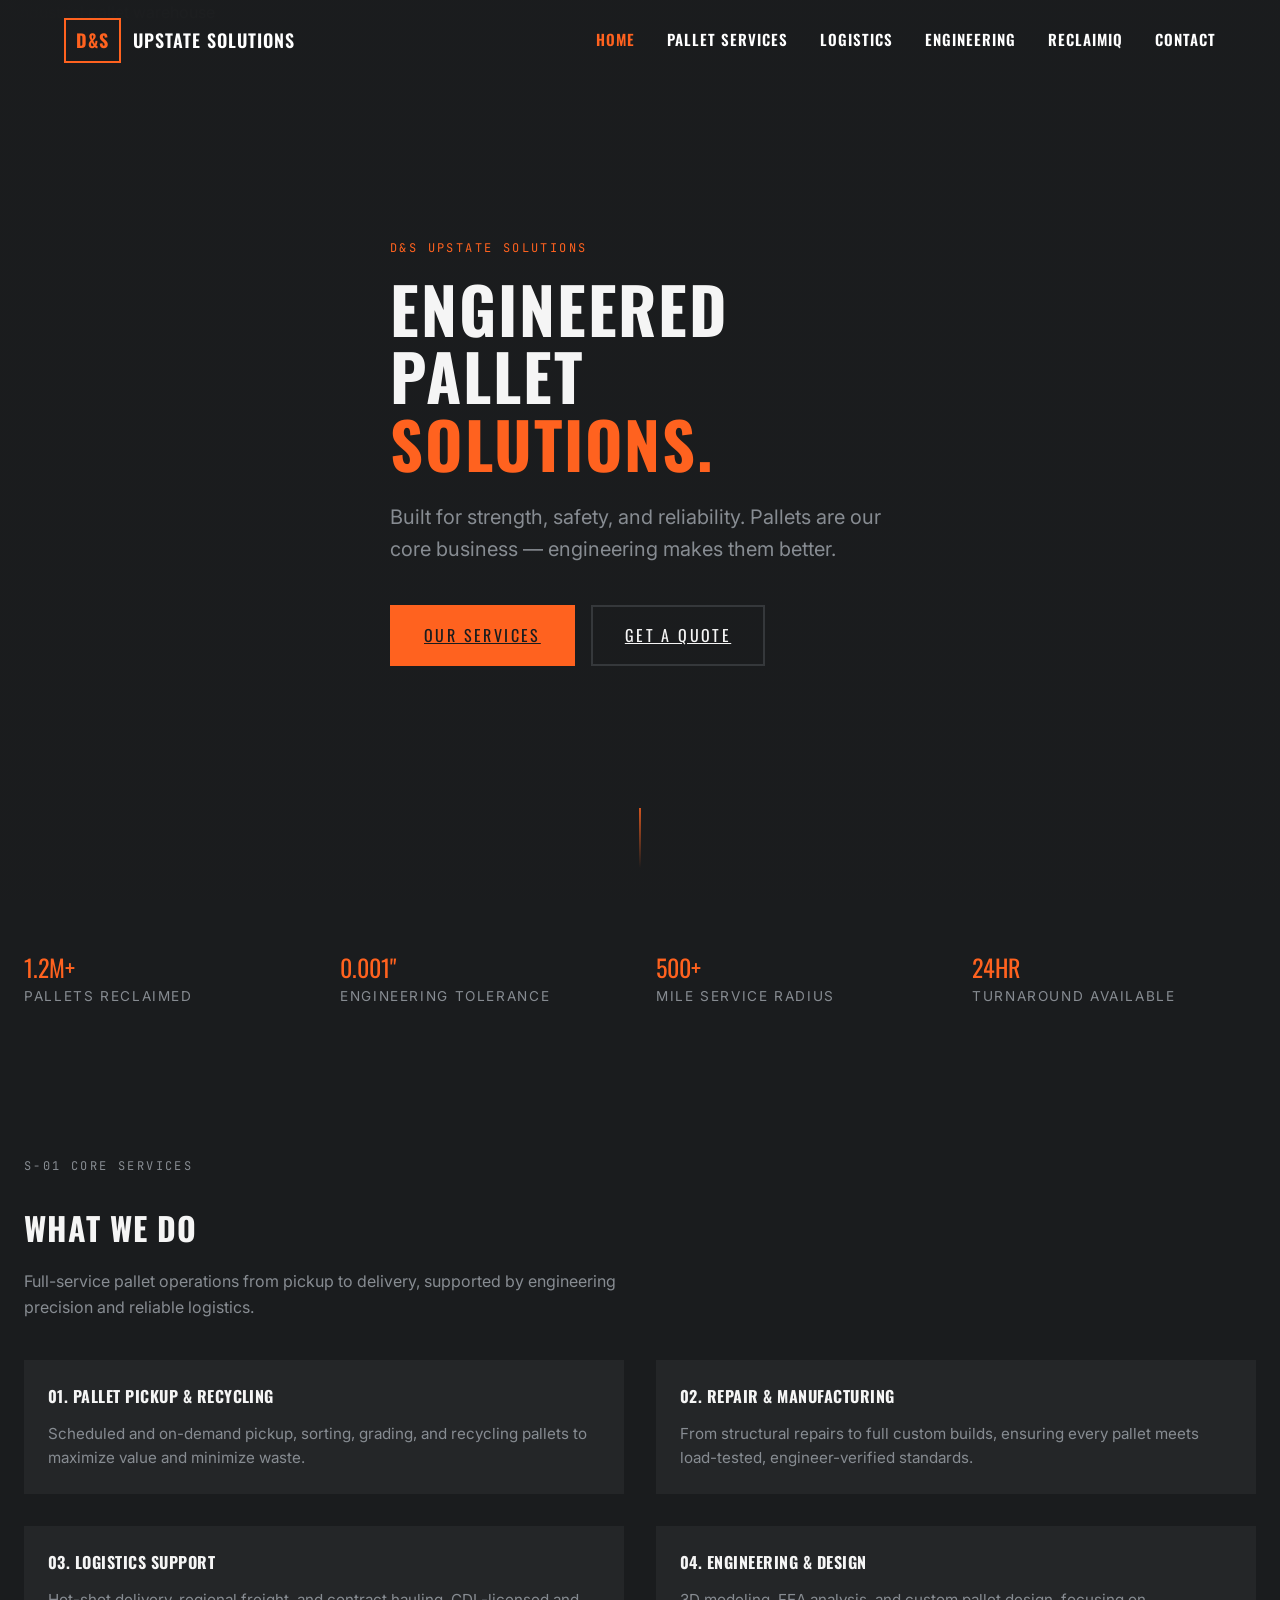
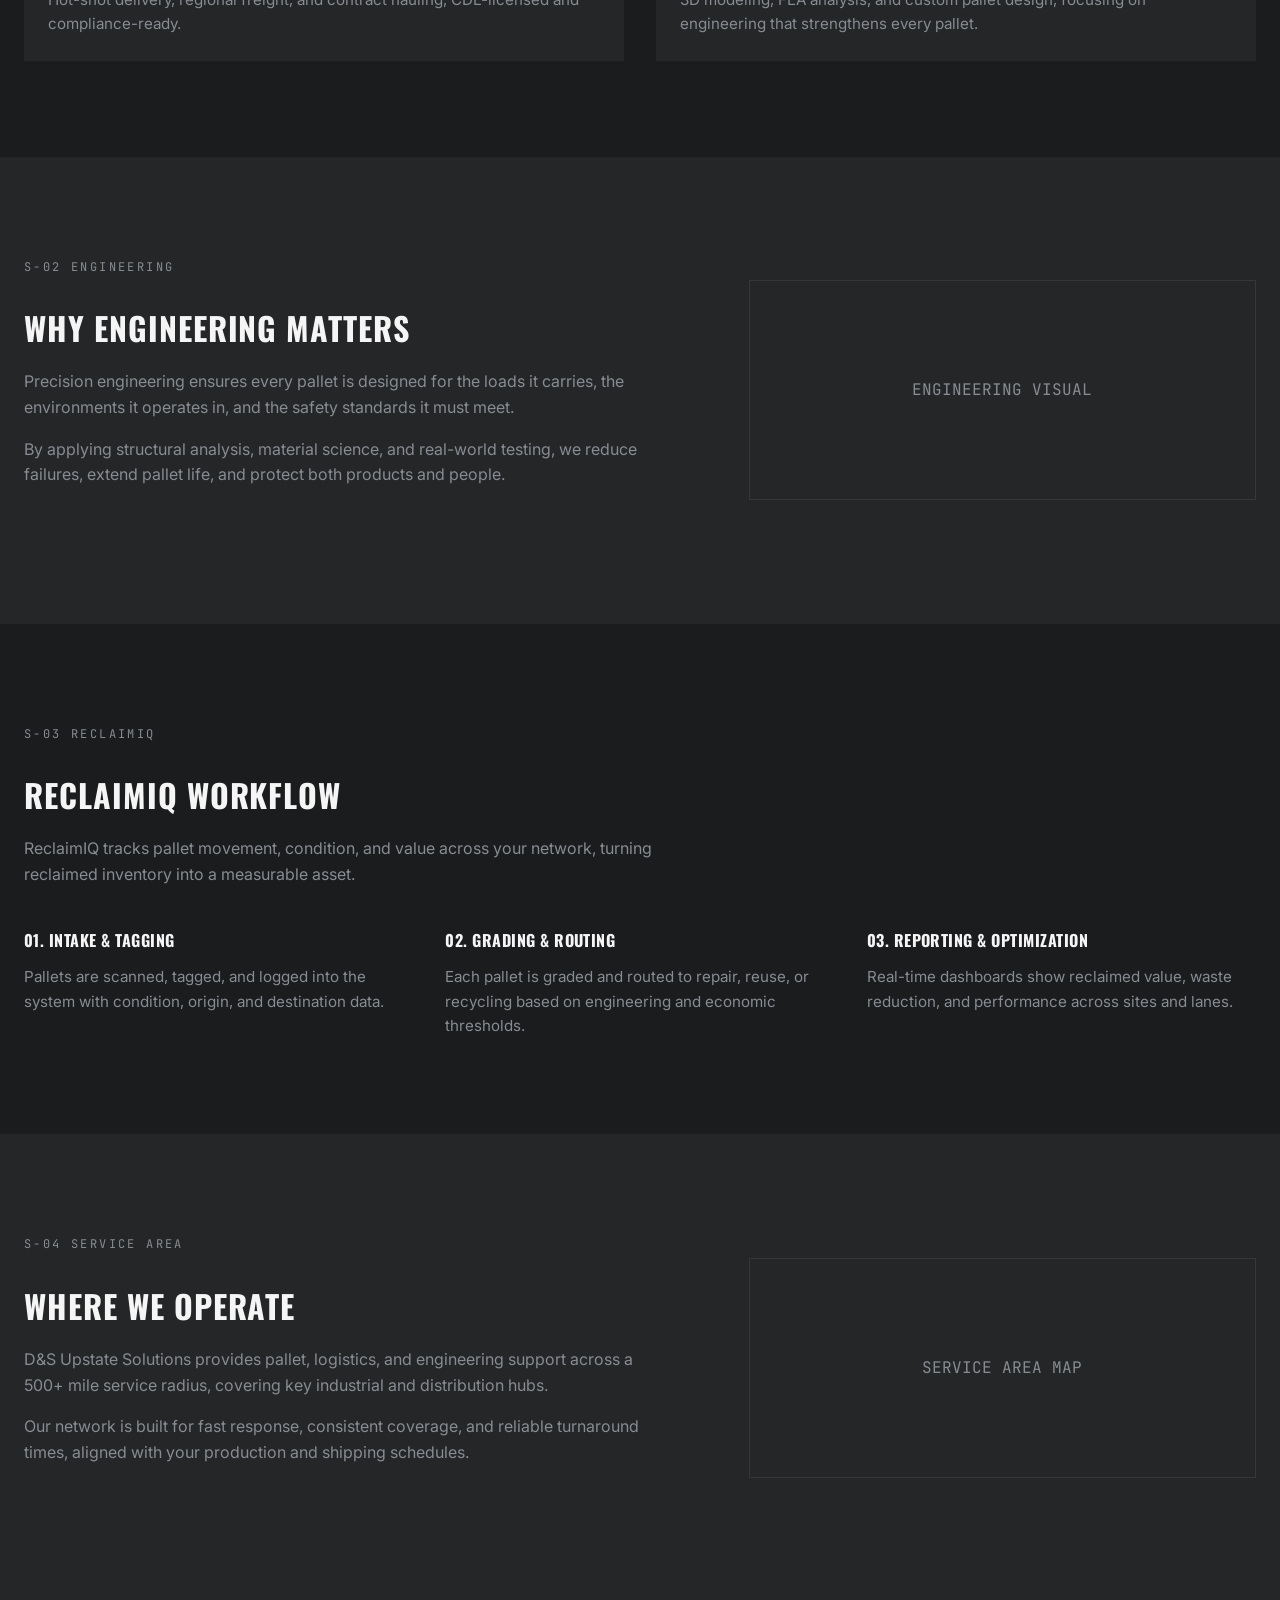
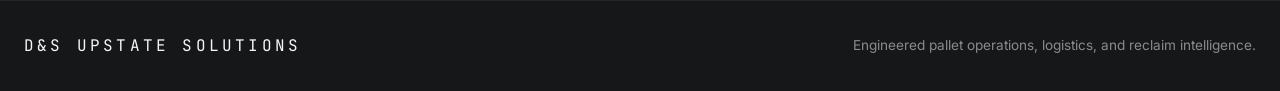
==== index.html @ 64d62a29 "update with sections" ====
<!DOCTYPE html>
<html lang="en">
<head>
  <meta charset="UTF-8" />
  <meta name="viewport" content="width=device-width, initial-scale=1.0" />
  <title>D&S Upstate Solutions</title>
  <link rel="stylesheet" href="style.css" />
</head>
<body>

<!-- ============================
     BASE44 NAVIGATION BAR
     ============================ -->
<nav class="navbar">
  <div class="nav-container">
    <div class="logo">
      <div class="logo-box">D&S</div>
      <span class="logo-text">UPSTATE SOLUTIONS</span>
    </div>

    <ul class="nav-links">
      <li><a href="index.html" class="active">HOME</a></li>
      <li><a href="pallet-services.html">PALLET SERVICES</a></li>
      <li><a href="logistics.html">LOGISTICS</a></li>
      <li><a href="engineering.html">ENGINEERING</a></li>
      <li><a href="reclaimiq.html">RECLAIMIQ</a></li>
      <li><a href="contact.html">CONTACT</a></li>
    </ul>
  </div>
</nav>


<!-- ============================
     HERO SECTION
     ============================ -->
<section class="hero" style="position: relative; min-height: 100vh; display: flex; align-items: center;">

  <!-- Background Image -->
  <img 
    src="https://media.base44.com/images/public/6a2c5aabd7da46b2db1a3d7a/89b43dc96_generated_0d5d4765.png"
    alt="Industrial pallet warehouse"
    style="position: absolute; inset: 0; width: 100%; height: 100%; object-fit: cover; opacity: 0.30;"
  />

  <!-- Overlay -->
  <div class="hero-overlay"></div>

  <!-- Hero Content -->
  <div class="container" style="position: relative; z-index: 10; padding-top: 6rem; padding-bottom: 6rem;">
    <div style="max-width: 700px;">

      <span class="mono" style="font-size: 12px; color: hsl(var(--primary));">
        D&S UPSTATE SOLUTIONS
      </span>

      <h1 style="font-size: 4rem; line-height: 1.05; margin-top: 1rem;">
        Engineered<br />
        Pallet<br />
        <span style="color: hsl(var(--primary));">Solutions.</span>
      </h1>

      <p style="font-size: 1.25rem; margin-top: 1.5rem; max-width: 500px;">
        Built for strength, safety, and reliability. Pallets are our core business — engineering makes them better.
      </p>

      <!-- Buttons -->
      <div style="margin-top: 2.5rem; display: flex; gap: 1rem; flex-wrap: wrap;">
        <a href="/pallet-services" class="btn-primary">OUR SERVICES</a>
        <a href="/contact" class="btn-outline">GET A QUOTE</a>
      </div>

    </div>
  </div>

  <!-- Scroll Indicator -->
  <div style="
    position: absolute;
    bottom: 2rem;
    left: 50%;
    transform: translateX(-50%);
    width: 2px;
    height: 60px;
    background: linear-gradient(to bottom, hsl(var(--primary)), transparent);
    opacity: 0.8;
  "></div>

</section>

<!-- ============================
     METRICS ROW (ABOVE S-01)
     ============================ -->
<section class="section metrics-section">
  <div class="container metrics-grid">
    <div class="metric">
      <div class="metric-value">1.2M+</div>
      <div class="metric-label">PALLETS RECLAIMED</div>
    </div>
    <div class="metric">
      <div class="metric-value">0.001"</div>
      <div class="metric-label">ENGINEERING TOLERANCE</div>
    </div>
    <div class="metric">
      <div class="metric-value">500+</div>
      <div class="metric-label">MILE SERVICE RADIUS</div>
    </div>
    <div class="metric">
      <div class="metric-value">24HR</div>
      <div class="metric-label">TURNAROUND AVAILABLE</div>
    </div>
  </div>
</section>

<!-- ============================
     S-01 CORE SERVICES
     ============================ -->
<section class="section">
  <div class="container">
    <span class="section-label mono">S-01 CORE SERVICES</span>

    <div class="section-header">
      <h2 class="section-title">WHAT WE DO</h2>
      <p class="section-description">
        Full-service pallet operations from pickup to delivery, supported by engineering precision and reliable logistics.
      </p>
    </div>

    <div class="services-grid">
      <div class="service-card">
        <h3 class="service-title">01. PALLET PICKUP & RECYCLING</h3>
        <p class="service-text">
          Scheduled and on-demand pickup, sorting, grading, and recycling pallets to maximize value and minimize waste.
        </p>
      </div>
      <div class="service-card">
        <h3 class="service-title">02. REPAIR & MANUFACTURING</h3>
        <p class="service-text">
          From structural repairs to full custom builds, ensuring every pallet meets load-tested, engineer-verified standards.
        </p>
      </div>
      <div class="service-card">
        <h3 class="service-title">03. LOGISTICS SUPPORT</h3>
        <p class="service-text">
          Hot-shot delivery, regional freight, and contract hauling, CDL-licensed and compliance-ready.
        </p>
      </div>
      <div class="service-card">
        <h3 class="service-title">04. ENGINEERING & DESIGN</h3>
        <p class="service-text">
          3D modeling, FEA analysis, and custom pallet design, focusing on engineering that strengthens every pallet.
        </p>
      </div>
    </div>
  </div>
</section>

<!-- ============================
     S-02 ENGINEERING
     ============================ -->
<section class="section section-alt">
  <div class="container engineering-grid">
    <div class="engineering-text">
      <span class="section-label mono">S-02 ENGINEERING</span>
      <div class="section-header">
        <h2 class="section-title">WHY ENGINEERING MATTERS</h2>
        <p class="section-description">
          Precision engineering ensures every pallet is designed for the loads it carries, the environments it operates in, and the safety standards it must meet.
        </p>
        <p class="section-description">
          By applying structural analysis, material science, and real-world testing, we reduce failures, extend pallet life, and protect both products and people.
        </p>
      </div>
    </div>
    <div class="engineering-media">
      <div class="engineering-placeholder border">
        ENGINEERING VISUAL
      </div>
    </div>
  </div>
</section>

<!-- ============================
     S-03 RECLAIMIQ
     ============================ -->
<section class="section">
  <div class="container">
    <span class="section-label mono">S-03 RECLAIMIQ</span>

    <div class="section-header">
      <h2 class="section-title">RECLAIMIQ WORKFLOW</h2>
      <p class="section-description">
        ReclaimIQ tracks pallet movement, condition, and value across your network, turning reclaimed inventory into a measurable asset.
      </p>
    </div>

    <div class="reclaim-grid">
      <div class="reclaim-step">
        <h3 class="service-title">01. INTAKE & TAGGING</h3>
        <p class="service-text">
          Pallets are scanned, tagged, and logged into the system with condition, origin, and destination data.
        </p>
      </div>
      <div class="reclaim-step">
        <h3 class="service-title">02. GRADING & ROUTING</h3>
        <p class="service-text">
          Each pallet is graded and routed to repair, reuse, or recycling based on engineering and economic thresholds.
        </p>
      </div>
      <div class="reclaim-step">
        <h3 class="service-title">03. REPORTING & OPTIMIZATION</h3>
        <p class="service-text">
          Real-time dashboards show reclaimed value, waste reduction, and performance across sites and lanes.
        </p>
      </div>
    </div>
  </div>
</section>

<!-- ============================
     S-04 SERVICE AREA
     ============================ -->
<section class="section section-alt">
  <div class="container service-area-grid">
    <div class="service-area-text">
      <span class="section-label mono">S-04 SERVICE AREA</span>
      <div class="section-header">
        <h2 class="section-title">WHERE WE OPERATE</h2>
        <p class="section-description">
          D&S Upstate Solutions provides pallet, logistics, and engineering support across a 500+ mile service radius, covering key industrial and distribution hubs.
        </p>
        <p class="section-description">
          Our network is built for fast response, consistent coverage, and reliable turnaround times, aligned with your production and shipping schedules.
        </p>
      </div>
    </div>
    <div class="service-area-media">
      <div class="service-area-placeholder border">
        SERVICE AREA MAP
      </div>
    </div>
  </div>
</section>

<!-- ============================
     FOOTER
     ============================ -->
<footer class="footer">
  <div class="container footer-inner">
    <span class="mono footer-brand">D&S UPSTATE SOLUTIONS</span>
    <span class="footer-text">Engineered pallet operations, logistics, and reclaim intelligence.</span>
  </div>
</footer>

<!-- ============================
     NAV SCROLL SCRIPT
     ============================ -->
<script>
  window.addEventListener("scroll", function () {
    const nav = document.querySelector(".navbar");
    if (window.scrollY > 20) {
      nav.classList.add("scrolled");
    } else {
      nav.classList.remove("scrolled");
    }
  });
</script>

</body>
</html>
---- style.css ----
/* -----------------------------------------------------------
   FONT IMPORTS
   ----------------------------------------------------------- */
@import url('https://fonts.googleapis.com/css2?family=Oswald:wght@400;500;600;700&family=Inter:wght@400;500;600&family=JetBrains+Mono:wght@400;500&display=swap');


/* -----------------------------------------------------------
   ROOT VARIABLES (Base44 color system + fonts)
   ----------------------------------------------------------- */
:root {
  --background: 210 6% 11%;
  --foreground: 0 0% 96%;
  --card: 210 5% 15%;
  --card-foreground: 0 0% 96%;
  --popover: 210 5% 15%;
  --popover-foreground: 0 0% 96%;
  --primary: 18 100% 56%; /* #ff621f */
  --primary-foreground: 210 6% 11%;
  --secondary: 210 5% 21%;
  --secondary-foreground: 0 0% 96%;
  --muted: 210 5% 18%;
  --muted-foreground: 210 5% 55%;
  --accent: 210 22% 25%;
  --accent-foreground: 0 0% 96%;
  --border: 210 5% 22%;
  --input: 210 5% 22%;
  --ring: 18 100% 56%;

  --font-heading: 'Oswald', ui-sans-serif, system-ui, sans-serif;
  --font-display: 'Oswald', ui-sans-serif, system-ui, sans-serif;
  --font-body: 'Inter', ui-sans-serif, system-ui, sans-serif;
  --font-mono: 'JetBrains Mono', ui-monospace, SFMono-Regular, monospace;

  --overlay-left: 1;
  --overlay-middle: 0.9;
  --overlay-right: 0.6;

  --radius: 0px;
}


/* -----------------------------------------------------------
   GLOBAL RESET + BASE STYLES
   ----------------------------------------------------------- */
* {
  margin: 0;
  padding: 0;
  box-sizing: border-box;
  border-color: hsl(var(--border));
}

body {
  background: hsl(var(--background));
  color: hsl(var(--foreground));
  font-family: var(--font-body);
  line-height: 1.6;
}


/* -----------------------------------------------------------
   TYPOGRAPHY
   ----------------------------------------------------------- */
h1, h2, h3, h4, h5, h6 {
  font-family: var(--font-display);
  color: hsl(var(--foreground));
  text-transform: uppercase;
  letter-spacing: 0.03em;
}

p {
  font-family: var(--font-body);
  color: hsl(var(--muted-foreground));
}

.mono {
  font-family: var(--font-mono);
  letter-spacing: 0.2em;
  text-transform: uppercase;
}


/* -----------------------------------------------------------
   BUTTONS
   ----------------------------------------------------------- */
.btn-primary {
  background: hsl(var(--primary));
  color: hsl(var(--primary-foreground));
  padding: 1rem 2rem;
  border: 2px solid hsl(var(--primary));
  font-family: var(--font-display);
  text-transform: uppercase;
  letter-spacing: 0.15em;
  transition: 0.2s ease;
}

.btn-primary:hover {
  background: hsla(var(--primary), 0.9);
}

.btn-outline {
  background: transparent;
  color: hsl(var(--foreground));
  padding: 1rem 2rem;
  border: 2px solid hsl(var(--border));
  font-family: var(--font-display);
  text-transform: uppercase;
  letter-spacing: 0.15em;
  transition: 0.2s ease;
}

.btn-outline:hover {
  background: hsl(var(--secondary));
}


/* -----------------------------------------------------------
   HERO OVERLAY (Base44 gradient)
   ----------------------------------------------------------- */
.hero-overlay {
  position: absolute;
  inset: 0;
  background: linear-gradient(
    to right,
    hsla(210, 6%, 11%, var(--overlay-left)),
    hsla(210, 6%, 11%, var(--overlay-middle)),
    hsla(210, 6%, 11%, var(--overlay-right))
  );
  pointer-events: none;
}


/* -----------------------------------------------------------
   LAYOUT CONTAINERS
   ----------------------------------------------------------- */
.container {
  max-width: 1280px;
  margin: 0 auto;
  padding: 0 1.5rem;
}

.section {
  padding: 6rem 0;
}


/* -----------------------------------------------------------
   UTILITY CLASSES
   ----------------------------------------------------------- */
.text-primary {
  color: hsl(var(--primary));
}

.bg-primary {
  background: hsl(var(--primary));
}

.border {
  border: 1px solid hsl(var(--border));
}


/* -----------------------------------------------------------
   BASE44 NAVIGATION BAR (NEW)
   ----------------------------------------------------------- */

.navbar {
  position: fixed;
  top: 0;
  width: 100%;
  padding: 18px 0;
  transition: background-color 0.3s ease, padding 0.3s ease;
  z-index: 999;
  background-color: transparent;
}

.navbar.scrolled {
  background-color: #0d0d0d;
  padding: 12px 0;
}

.nav-container {
  width: 90%;
  max-width: 1400px;
  margin: 0 auto;
  display: flex;
  justify-content: space-between;
  align-items: center;
}

/* LOGO */
.logo {
  display: flex;
  align-items: center;
  gap: 12px;
}

.logo-box {
  border: 2px solid #ff621f;
  color: #ff621f;
  padding: 6px 10px;
  font-size: 18px;
  font-weight: 700;
  font-family: var(--font-display);
  letter-spacing: 1px;
}

.logo-text {
  color: #ffffff;
  font-size: 18px;
  font-weight: 600;
  font-family: var(--font-display);
  letter-spacing: 1px;
}

/* NAV LINKS */
.nav-links {
  list-style: none;
  display: flex;
  gap: 32px;
}

.nav-links a {
  color: #ffffff;
  text-decoration: none;
  font-size: 15px;
  font-weight: 600;
  font-family: var(--font-display);
  letter-spacing: 1px;
  transition: color 0.2s ease;
}

.nav-links a:hover {
  color: #ff621f;
}

.nav-links .active {
  color: #ff621f;
}


/* -----------------------------------------------------------
   METRICS + S-01 CORE SERVICES
   ----------------------------------------------------------- */

.metrics-section {
  padding-top: 3rem;
  padding-bottom: 3rem;
}

.metrics-grid {
  display: grid;
  grid-template-columns: repeat(4, minmax(0, 1fr));
  gap: 2rem;
}

.metric-value {
  font-family: var(--font-display);
  font-size: 1.5rem;
  color: hsl(var(--primary));
}

.metric-label {
  font-family: var(--font-body);
  font-size: 0.85rem;
  text-transform: uppercase;
  letter-spacing: 0.12em;
  color: hsl(var(--muted-foreground));
}

.section-label {
  font-size: 0.75rem;
  color: hsl(var(--muted-foreground));
}

.section-header {
  margin-top: 1.5rem;
  margin-bottom: 2.5rem;
  max-width: 640px;
}

.section-title {
  font-size: 2rem;
}

.section-description {
  margin-top: 1rem;
}

.services-grid {
  display: grid;
  grid-template-columns: repeat(2, minmax(0, 1fr));
  gap: 2rem;
}

.service-card {
  padding: 1.5rem;
  background: hsl(var(--card));
  border-radius: var(--radius);
}

.service-title {
  font-size: 1rem;
  margin-bottom: 0.75rem;
}

.service-text {
  font-size: 0.95rem;
}


/* -----------------------------------------------------------
   S-02 ENGINEERING
   ----------------------------------------------------------- */

.section-alt {
  background: hsl(var(--card));
}

.engineering-grid {
  display: grid;
  grid-template-columns: minmax(0, 2fr) minmax(0, 1.5fr);
  gap: 3rem;
  align-items: center;
}

.engineering-placeholder {
  height: 220px;
  display: flex;
  align-items: center;
  justify-content: center;
  color: hsl(var(--muted-foreground));
  font-family: var(--font-mono);
}


/* -----------------------------------------------------------
   S-03 RECLAIMIQ
   ----------------------------------------------------------- */

.reclaim-grid {
  display: grid;
  grid-template-columns: repeat(3, minmax(0, 1fr));
  gap: 2rem;
}


/* -----------------------------------------------------------
   S-04 SERVICE AREA
   ----------------------------------------------------------- */

.service-area-grid {
  display: grid;
  grid-template-columns: minmax(0, 2fr) minmax(0, 1.5fr);
  gap: 3rem;
  align-items: center;
}

.service-area-placeholder {
  height: 220px;
  display: flex;
  align-items: center;
  justify-content: center;
  color: hsl(var(--muted-foreground));
  font-family: var(--font-mono);
}


/* -----------------------------------------------------------
   FOOTER
   ----------------------------------------------------------- */

.footer {
  padding: 2rem 0;
  background: hsl(210, 6%, 9%);
}

.footer-inner {
  display: flex;
  justify-content: space-between;
  align-items: center;
  gap: 1rem;
}

.footer-text {
  font-size: 0.85rem;
  color: hsl(var(--muted-foreground));
}


/* -----------------------------------------------------------
   RESPONSIVE
   ----------------------------------------------------------- */

@media (max-width: 900px) {
  .metrics-grid {
    grid-template-columns: repeat(2, minmax(0, 1fr));
  }

  .services-grid {
    grid-template-columns: minmax(0, 1fr);
  }

  .engineering-grid,
  .service-area-grid {
    grid-template-columns: minmax(0, 1fr);
  }

  .reclaim-grid {
    grid-template-columns: minmax(0, 1fr);
  }

  .nav-links {
    gap: 16px;
  }
}
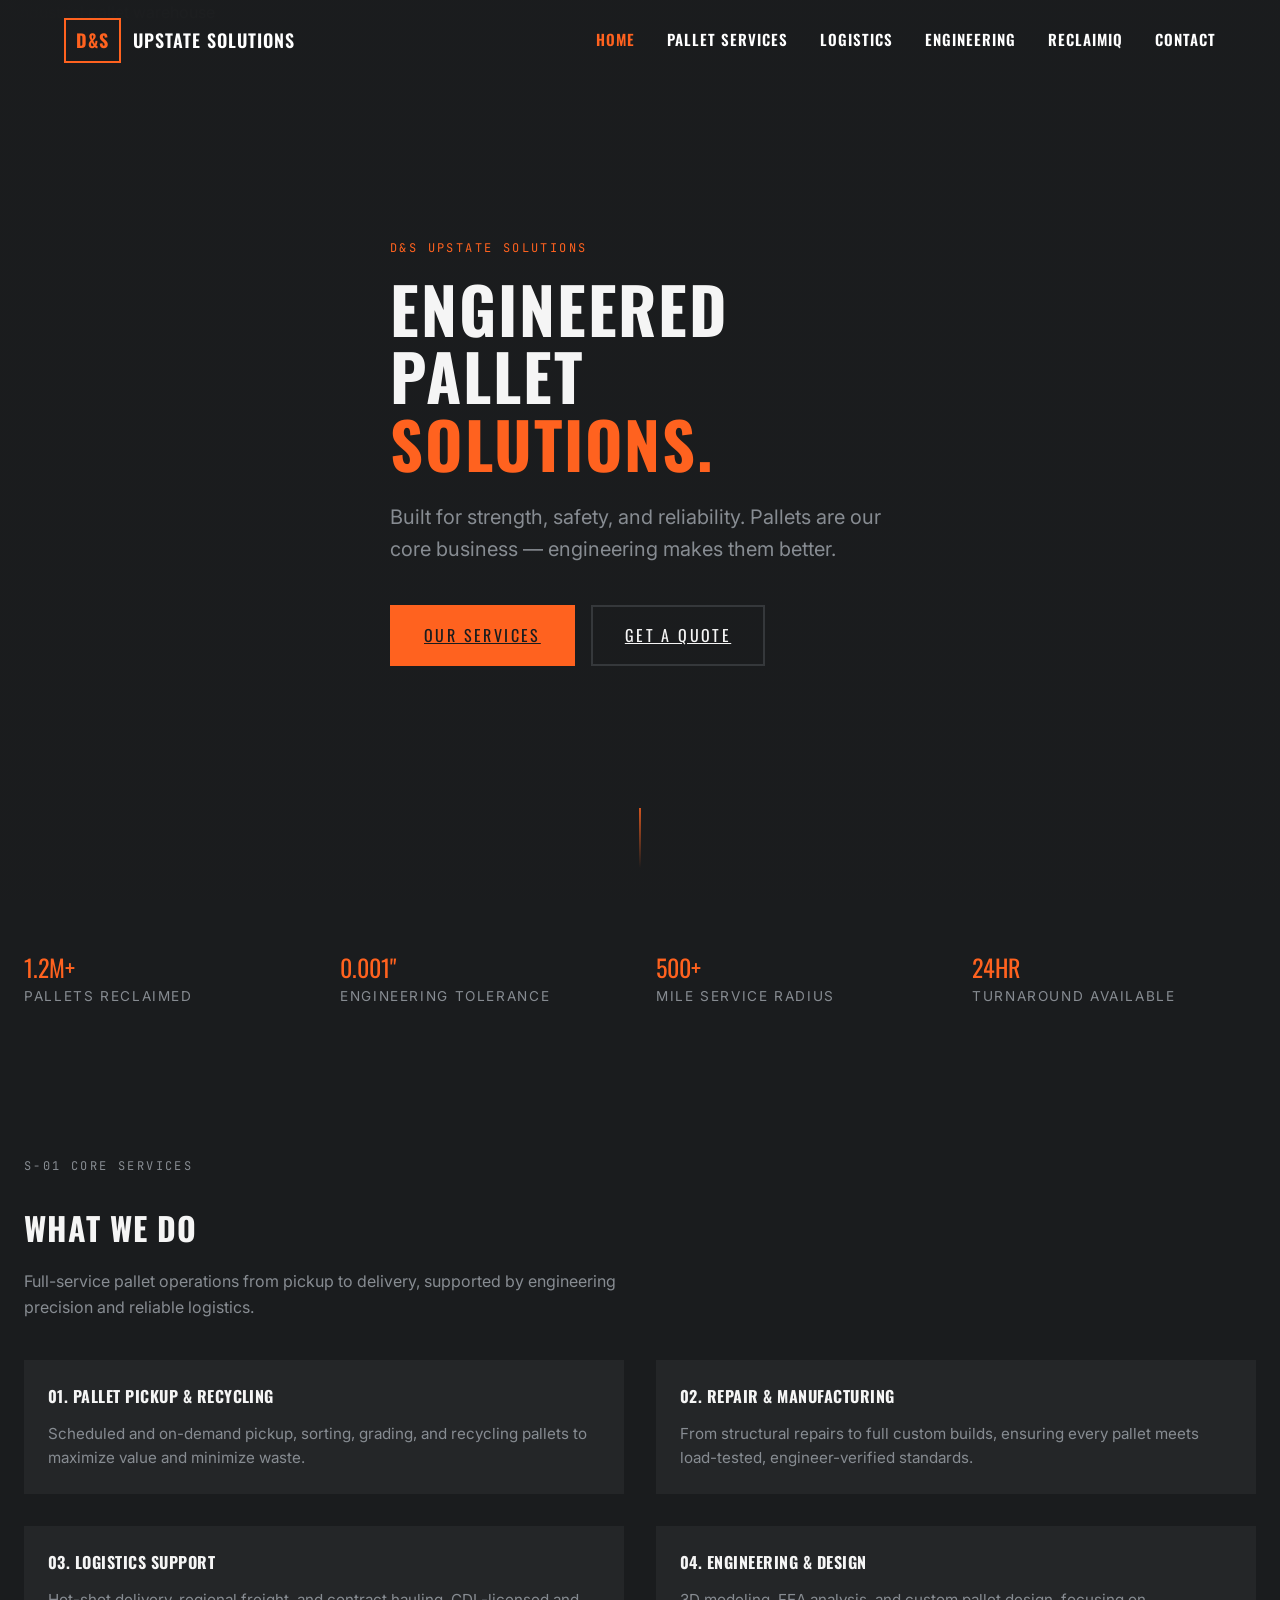
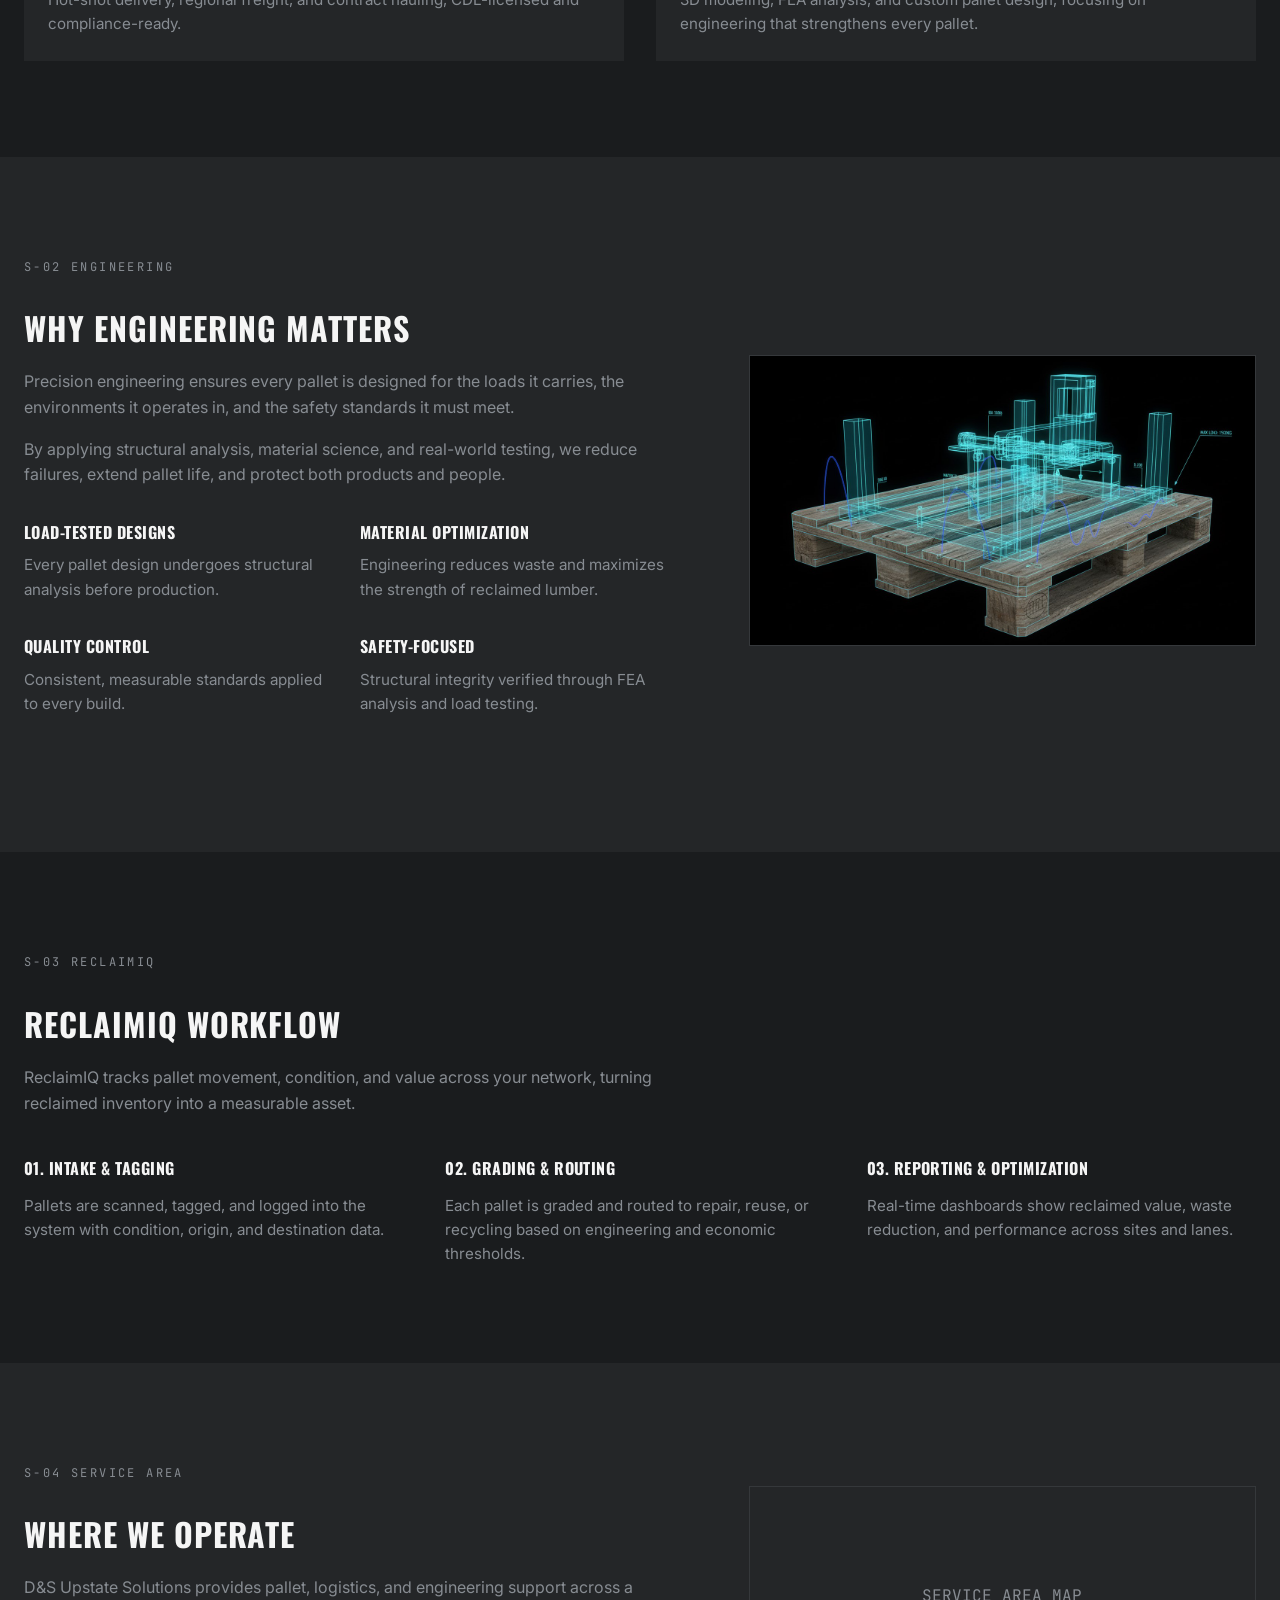
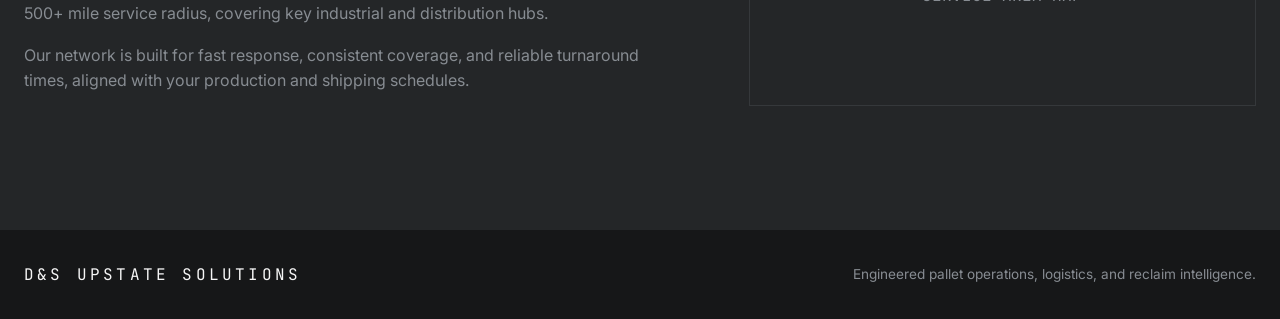
==== commit d2e9e39d: "update" ====
--- a/index.html
+++ b/index.html
@@ -168,15 +168,48 @@
         <p class="section-description">
           By applying structural analysis, material science, and real-world testing, we reduce failures, extend pallet life, and protect both products and people.
         </p>
-      </div>
-    </div>
+
+        <!-- ⭐⭐ ENGINEERING FEATURE GRID ⭐⭐ -->
+        <div class="engineering-features">
+          <div class="engineering-feature">
+            <h3 class="service-title">LOAD-TESTED DESIGNS</h3>
+            <p class="service-text">
+              Every pallet design undergoes structural analysis before production.
+            </p>
+          </div>
+
+          <div class="engineering-feature">
+            <h3 class="service-title">MATERIAL OPTIMIZATION</h3>
+            <p class="service-text">
+              Engineering reduces waste and maximizes the strength of reclaimed lumber.
+            </p>
+          </div>
+
+          <div class="engineering-feature">
+            <h3 class="service-title">QUALITY CONTROL</h3>
+            <p class="service-text">
+              Consistent, measurable standards applied to every build.
+            </p>
+          </div>
+
+          <div class="engineering-feature">
+            <h3 class="service-title">SAFETY-FOCUSED</h3>
+            <p class="service-text">
+              Structural integrity verified through FEA analysis and load testing.
+            </p>
+          </div>
+        </div>
+        <!-- ⭐⭐ END FEATURE GRID ⭐⭐ -->
+
+      </div>
+    </div>
+
     <div class="engineering-media">
-      <div class="engineering-placeholder border">
-        ENGINEERING VISUAL
-      </div>
-    </div>
-  </div>
-</section>
+      <img src="engineering.jpg" alt="Engineering Visualization" class="engineering-image" />
+    </div>
+  </div>
+</section>
+
 
 <!-- ============================
      S-03 RECLAIMIQ
--- a/style.css
+++ b/style.css
@@ -413,3 +413,36 @@
     gap: 16px;
   }
 }
+/* -----------------------------------------------------------
+   S-02 ENGINEERING FEATURE GRID
+   ----------------------------------------------------------- */
+
+.engineering-features {
+  margin-top: 2rem;
+  display: grid;
+  grid-template-columns: repeat(2, minmax(0, 1fr));
+  gap: 2rem;
+}
+
+.engineering-feature h3 {
+  font-size: 1rem;
+  margin-bottom: 0.5rem;
+}
+
+.engineering-feature p {
+  font-size: 0.95rem;
+}
+
+.engineering-image {
+  width: 100%;
+  border: 1px solid hsl(var(--border));
+  border-radius: var(--radius);
+  object-fit: cover;
+}
+
+/* Responsive */
+@media (max-width: 900px) {
+  .engineering-features {
+    grid-template-columns: minmax(0, 1fr);
+  }
+}
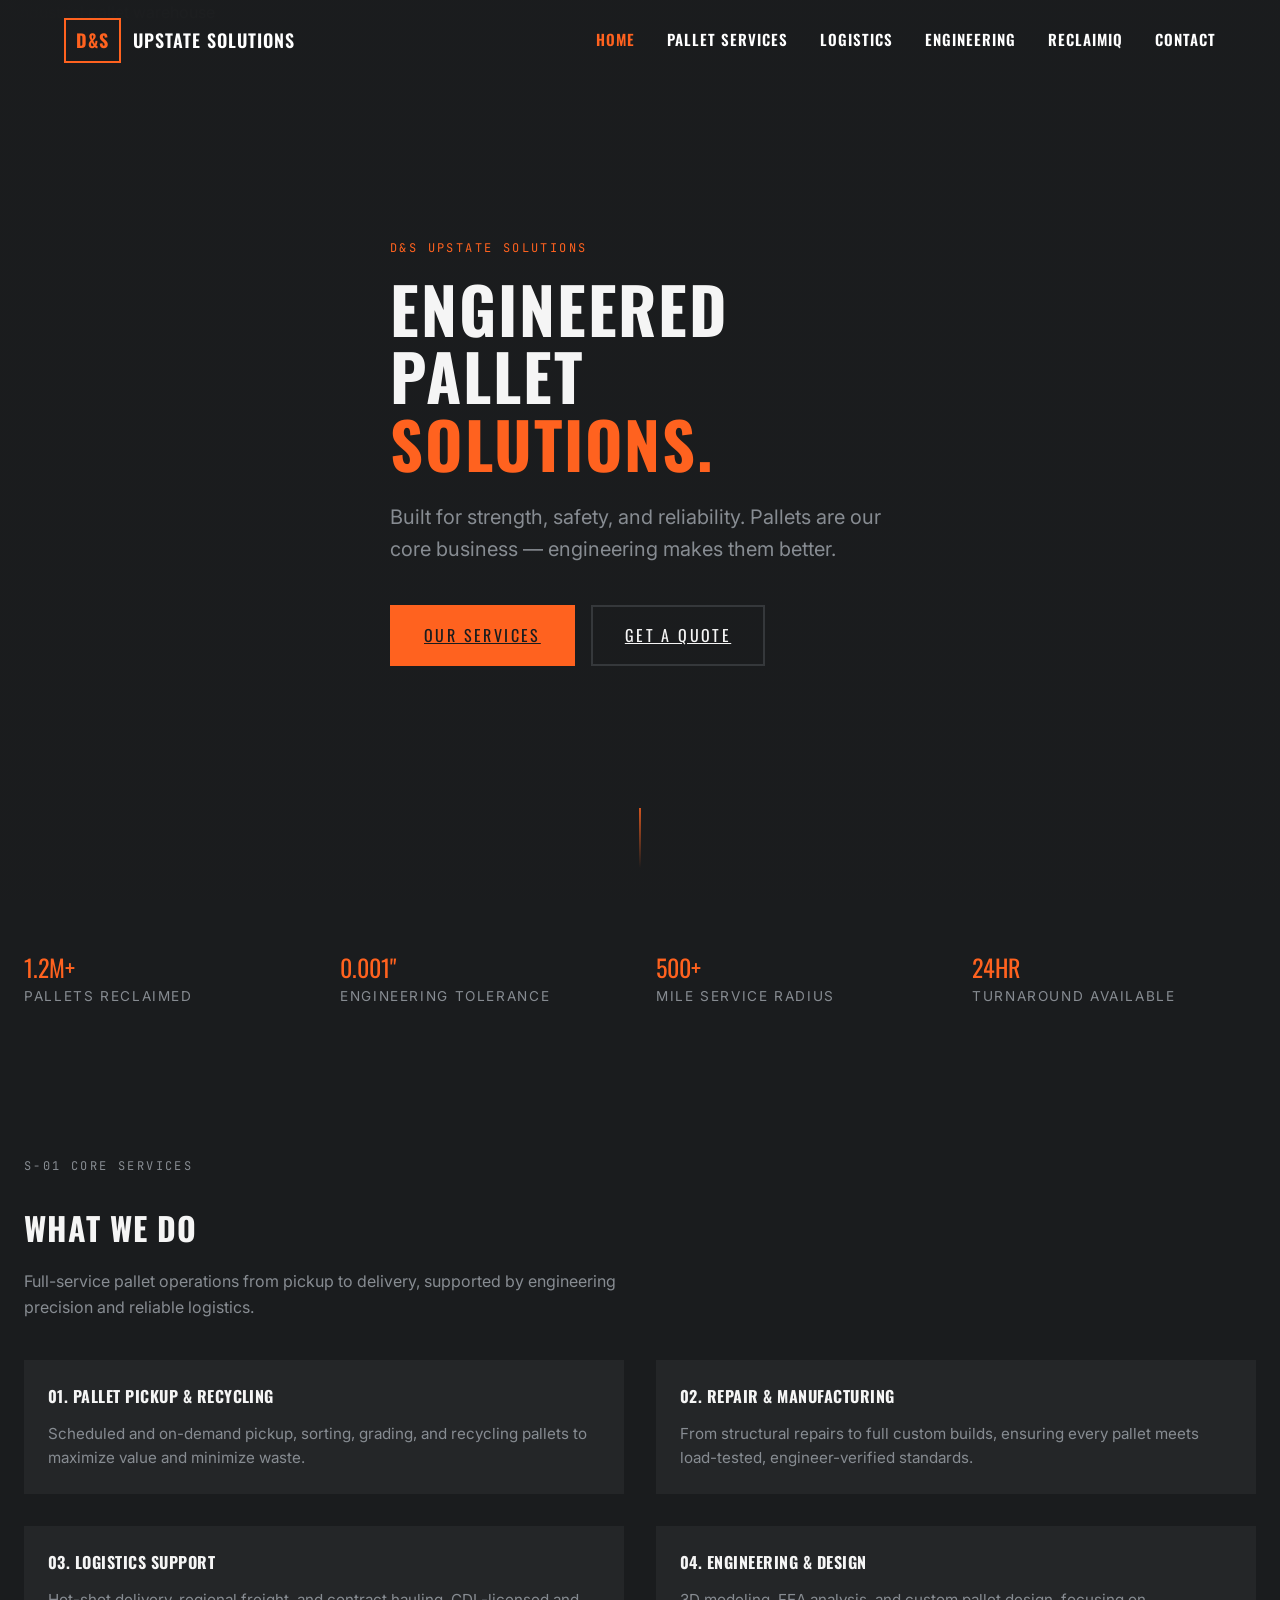
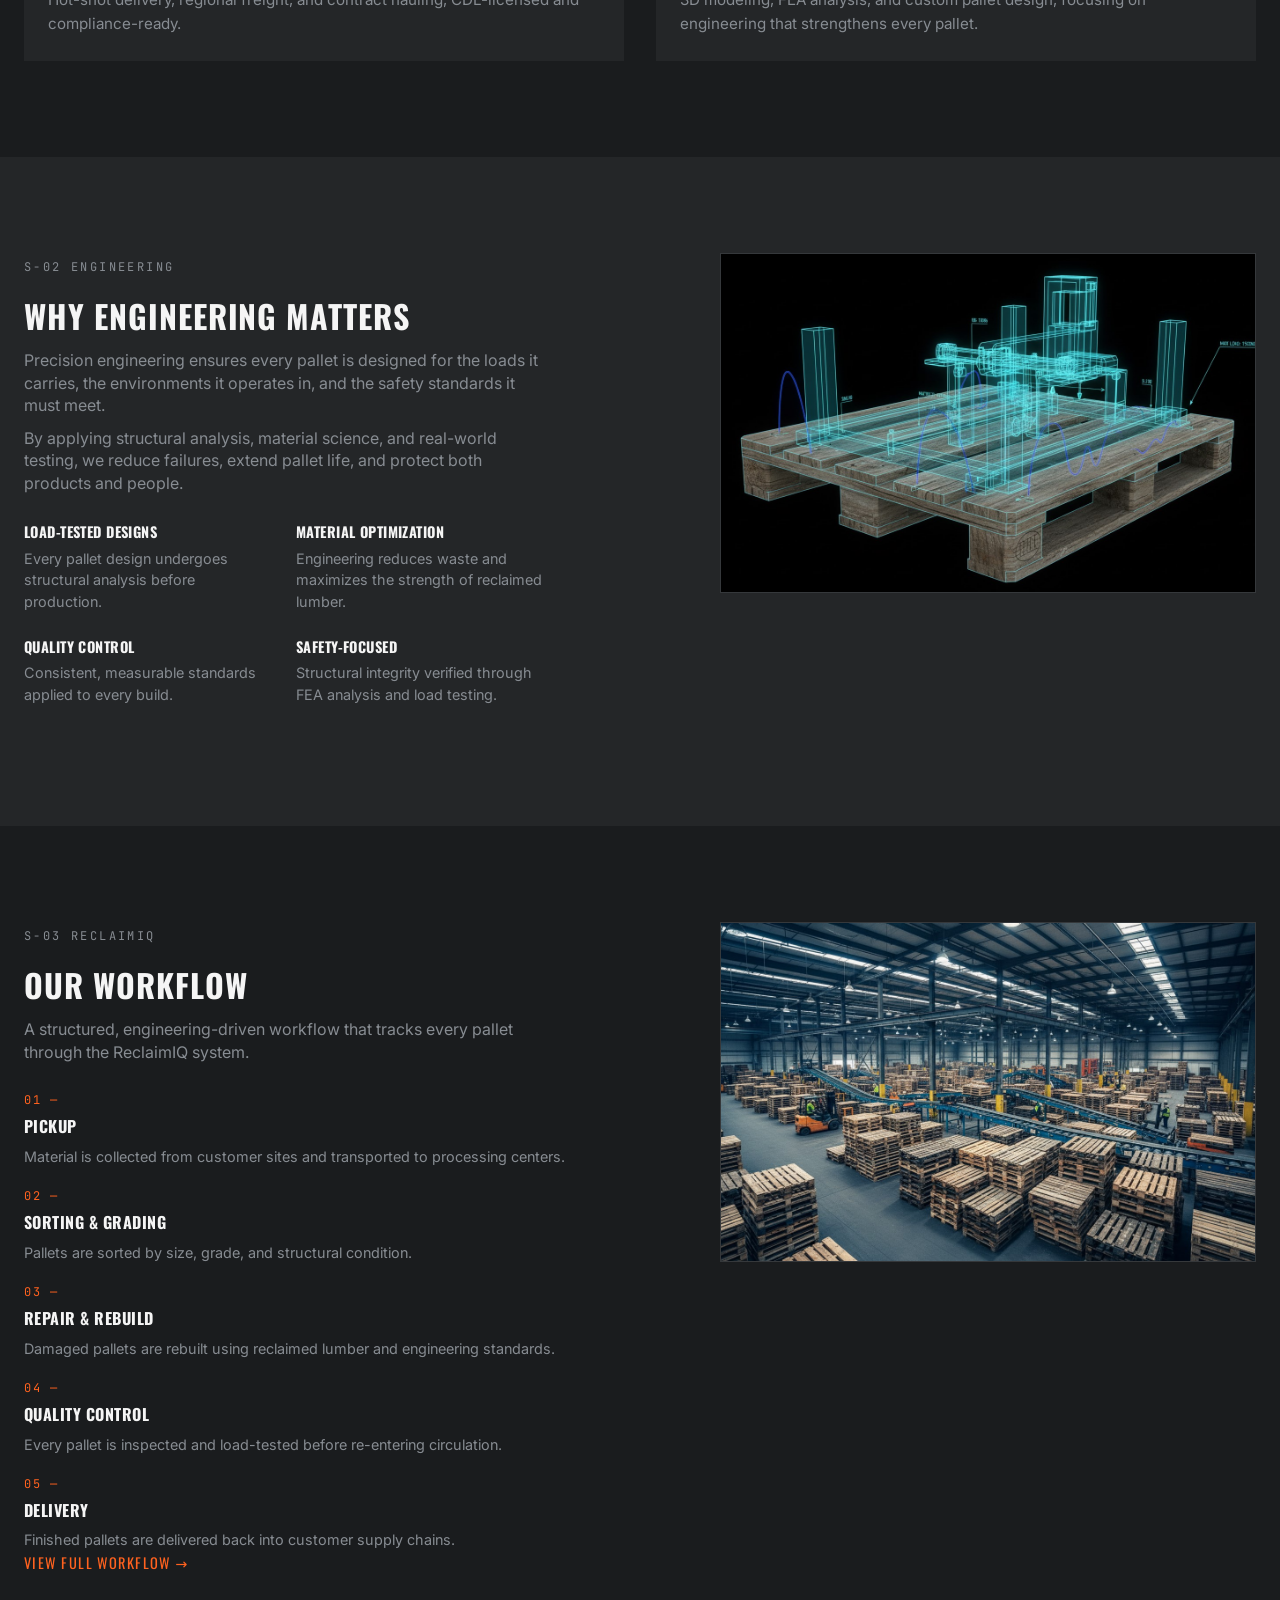
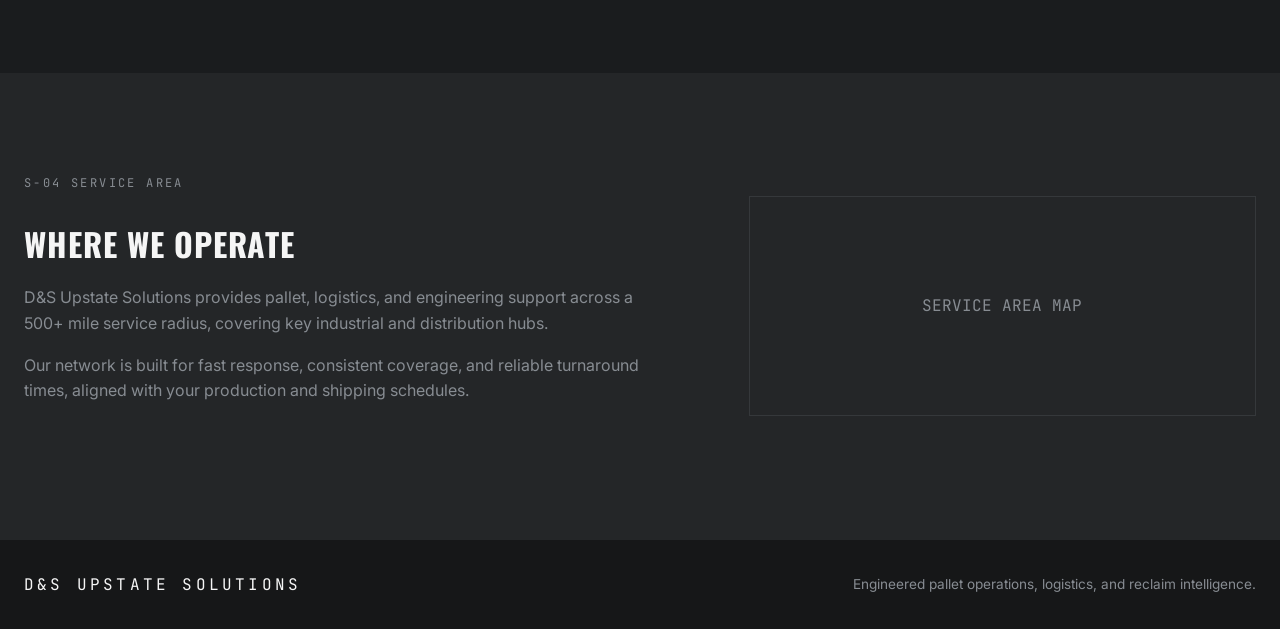
==== commit 78d4ebae: "update S-03" ====
--- a/index.html
+++ b/index.html
@@ -214,39 +214,63 @@
 <!-- ============================
      S-03 RECLAIMIQ
      ============================ -->
-<section class="section">
-  <div class="container">
-    <span class="section-label mono">S-03 RECLAIMIQ</span>
-
-    <div class="section-header">
-      <h2 class="section-title">RECLAIMIQ WORKFLOW</h2>
-      <p class="section-description">
-        ReclaimIQ tracks pallet movement, condition, and value across your network, turning reclaimed inventory into a measurable asset.
-      </p>
-    </div>
-
-    <div class="reclaim-grid">
-      <div class="reclaim-step">
-        <h3 class="service-title">01. INTAKE & TAGGING</h3>
-        <p class="service-text">
-          Pallets are scanned, tagged, and logged into the system with condition, origin, and destination data.
-        </p>
-      </div>
-      <div class="reclaim-step">
-        <h3 class="service-title">02. GRADING & ROUTING</h3>
-        <p class="service-text">
-          Each pallet is graded and routed to repair, reuse, or recycling based on engineering and economic thresholds.
-        </p>
-      </div>
-      <div class="reclaim-step">
-        <h3 class="service-title">03. REPORTING & OPTIMIZATION</h3>
-        <p class="service-text">
-          Real-time dashboards show reclaimed value, waste reduction, and performance across sites and lanes.
-        </p>
-      </div>
-    </div>
-  </div>
-</section>
+<section class="section reclaim-section">
+  <div class="container reclaim-grid">
+
+    <div class="reclaim-text">
+      <span class="section-label mono">S-03 RECLAIMIQ</span>
+
+      <div class="section-header">
+        <h2 class="section-title">OUR WORKFLOW</h2>
+        <p class="section-description">
+          A structured, engineering-driven workflow that tracks every pallet through the ReclaimIQ system.
+        </p>
+      </div>
+
+      <div class="reclaim-steps">
+
+        <div class="reclaim-step">
+          <span class="reclaim-step-number">01 —</span>
+          <h3 class="reclaim-step-title">PICKUP</h3>
+          <p class="reclaim-step-text">Material is collected from customer sites and transported to processing centers.</p>
+        </div>
+
+        <div class="reclaim-step">
+          <span class="reclaim-step-number">02 —</span>
+          <h3 class="reclaim-step-title">SORTING & GRADING</h3>
+          <p class="reclaim-step-text">Pallets are sorted by size, grade, and structural condition.</p>
+        </div>
+
+        <div class="reclaim-step">
+          <span class="reclaim-step-number">03 —</span>
+          <h3 class="reclaim-step-title">REPAIR & REBUILD</h3>
+          <p class="reclaim-step-text">Damaged pallets are rebuilt using reclaimed lumber and engineering standards.</p>
+        </div>
+
+        <div class="reclaim-step">
+          <span class="reclaim-step-number">04 —</span>
+          <h3 class="reclaim-step-title">QUALITY CONTROL</h3>
+          <p class="reclaim-step-text">Every pallet is inspected and load-tested before re-entering circulation.</p>
+        </div>
+
+        <div class="reclaim-step">
+          <span class="reclaim-step-number">05 —</span>
+          <h3 class="reclaim-step-title">DELIVERY</h3>
+          <p class="reclaim-step-text">Finished pallets are delivered back into customer supply chains.</p>
+        </div>
+
+      </div>
+
+      <a class="reclaim-link" href="#">VIEW FULL WORKFLOW →</a>
+    </div>
+
+    <div class="reclaim-media">
+      <img src="workflow.jpg" class="reclaim-image" alt="ReclaimIQ Workflow Warehouse">
+    </div>
+
+  </div>
+</section>
+
 
 <!-- ============================
      S-04 SERVICE AREA
--- a/style.css
+++ b/style.css
@@ -295,7 +295,7 @@
 .service-card {
   padding: 1.5rem;
   background: hsl(var(--card));
-  border-radius: var(--radius);
+  border-radius: var(--radius));
 }
 
 .service-title {
@@ -309,7 +309,7 @@
 
 
 /* -----------------------------------------------------------
-   S-02 ENGINEERING
+   S-02 ENGINEERING (UPDATED TO BASE44 EXACT)
    ----------------------------------------------------------- */
 
 .section-alt {
@@ -318,30 +318,144 @@
 
 .engineering-grid {
   display: grid;
-  grid-template-columns: minmax(0, 2fr) minmax(0, 1.5fr);
-  gap: 3rem;
-  align-items: center;
-}
-
-.engineering-placeholder {
-  height: 220px;
+  grid-template-columns: 1.1fr 0.9fr; /* Base44 55/45 split */
+  gap: 2.5rem;
+  align-items: flex-start;
+}
+
+.engineering-text .section-header {
+  max-width: 520px;
+  margin-top: 1rem;
+  margin-bottom: 1.5rem;
+  line-height: 1.4;
+}
+
+.engineering-text .section-description {
+  margin-top: 0.65rem;
+}
+
+.engineering-image {
+  width: 100%;
+  height: 340px; /* Base44 taller image */
+  border: 1px solid hsl(var(--border));
+  border-radius: var(--radius);
+  object-fit: cover;
+}
+
+
+/* -----------------------------------------------------------
+   S-02 ENGINEERING FEATURE GRID
+   ----------------------------------------------------------- */
+
+.engineering-features {
+  margin-top: 1.75rem;
+  display: grid;
+  grid-template-columns: repeat(2, minmax(0, 1fr));
+  gap: 1.5rem;
+}
+
+.engineering-feature h3 {
+  font-size: 0.9rem;
+  margin-bottom: 0.35rem;
+}
+
+.engineering-feature p {
+  font-size: 0.9rem;
+  line-height: 1.5;
+}
+
+
+/* -----------------------------------------------------------
+   S-03 RECLAIMIQ
+   ----------------------------------------------------------- */
+
+.reclaim-section {
+  background: hsl(var(--background));
+}
+
+.reclaim-grid {
+  display: grid;
+  grid-template-columns: 1.1fr 0.9fr; /* Base44 55/45 split */
+  gap: 2.5rem;
+  align-items: flex-start;
+}
+
+.reclaim-text .section-header {
+  max-width: 520px; /* Base44 narrow text column */
+  margin-top: 1rem;
+  margin-bottom: 1.5rem;
+  line-height: 1.4;
+}
+
+.reclaim-text .section-description {
+  margin-top: 0.65rem; /* tighter Base44 spacing */
+}
+
+.reclaim-steps {
+  margin-top: 1.75rem;
+  display: grid;
+  gap: 1.25rem; /* Base44 tight step spacing */
+}
+
+.reclaim-step {
   display: flex;
-  align-items: center;
-  justify-content: center;
+  flex-direction: column;
+}
+
+.reclaim-step-number {
+  font-family: var(--font-mono);
+  font-size: 0.75rem;
+  letter-spacing: 0.15em;
+  color: hsl(var(--primary));
+  margin-bottom: 0.25rem;
+}
+
+.reclaim-step-title {
+  font-size: 1rem;
+  font-family: var(--font-display);
+  margin-bottom: 0.35rem;
+}
+
+.reclaim-step-text {
+  font-size: 0.9rem;
+  line-height: 1.5;
   color: hsl(var(--muted-foreground));
-  font-family: var(--font-mono);
-}
-
-
-/* -----------------------------------------------------------
-   S-03 RECLAIMIQ
-   ----------------------------------------------------------- */
-
-.reclaim-grid {
-  display: grid;
-  grid-template-columns: repeat(3, minmax(0, 1fr));
-  gap: 2rem;
-}
+}
+
+.reclaim-image {
+  width: 100%;
+  height: 340px; /* Base44 tall image */
+  border: 1px solid hsl(var(--border));
+  border-radius: var(--radius);
+  object-fit: cover;
+  object-position: center;
+}
+
+.reclaim-link {
+  margin-top: 1.5rem;
+  font-family: var(--font-display);
+  font-size: 0.9rem;
+  letter-spacing: 0.1em;
+  text-transform: uppercase;
+  color: hsl(var(--primary));
+  text-decoration: none;
+}
+
+.reclaim-link:hover {
+  opacity: 0.8;
+}
+
+/* Responsive */
+@media (max-width: 900px) {
+  .reclaim-grid {
+    grid-template-columns: minmax(0, 1fr);
+  }
+
+  .reclaim-image {
+    height: 260px;
+  }
+}
+
 
 
 /* -----------------------------------------------------------
@@ -412,36 +526,7 @@
   .nav-links {
     gap: 16px;
   }
-}
-/* -----------------------------------------------------------
-   S-02 ENGINEERING FEATURE GRID
-   ----------------------------------------------------------- */
-
-.engineering-features {
-  margin-top: 2rem;
-  display: grid;
-  grid-template-columns: repeat(2, minmax(0, 1fr));
-  gap: 2rem;
-}
-
-.engineering-feature h3 {
-  font-size: 1rem;
-  margin-bottom: 0.5rem;
-}
-
-.engineering-feature p {
-  font-size: 0.95rem;
-}
-
-.engineering-image {
-  width: 100%;
-  border: 1px solid hsl(var(--border));
-  border-radius: var(--radius);
-  object-fit: cover;
-}
-
-/* Responsive */
-@media (max-width: 900px) {
+
   .engineering-features {
     grid-template-columns: minmax(0, 1fr);
   }
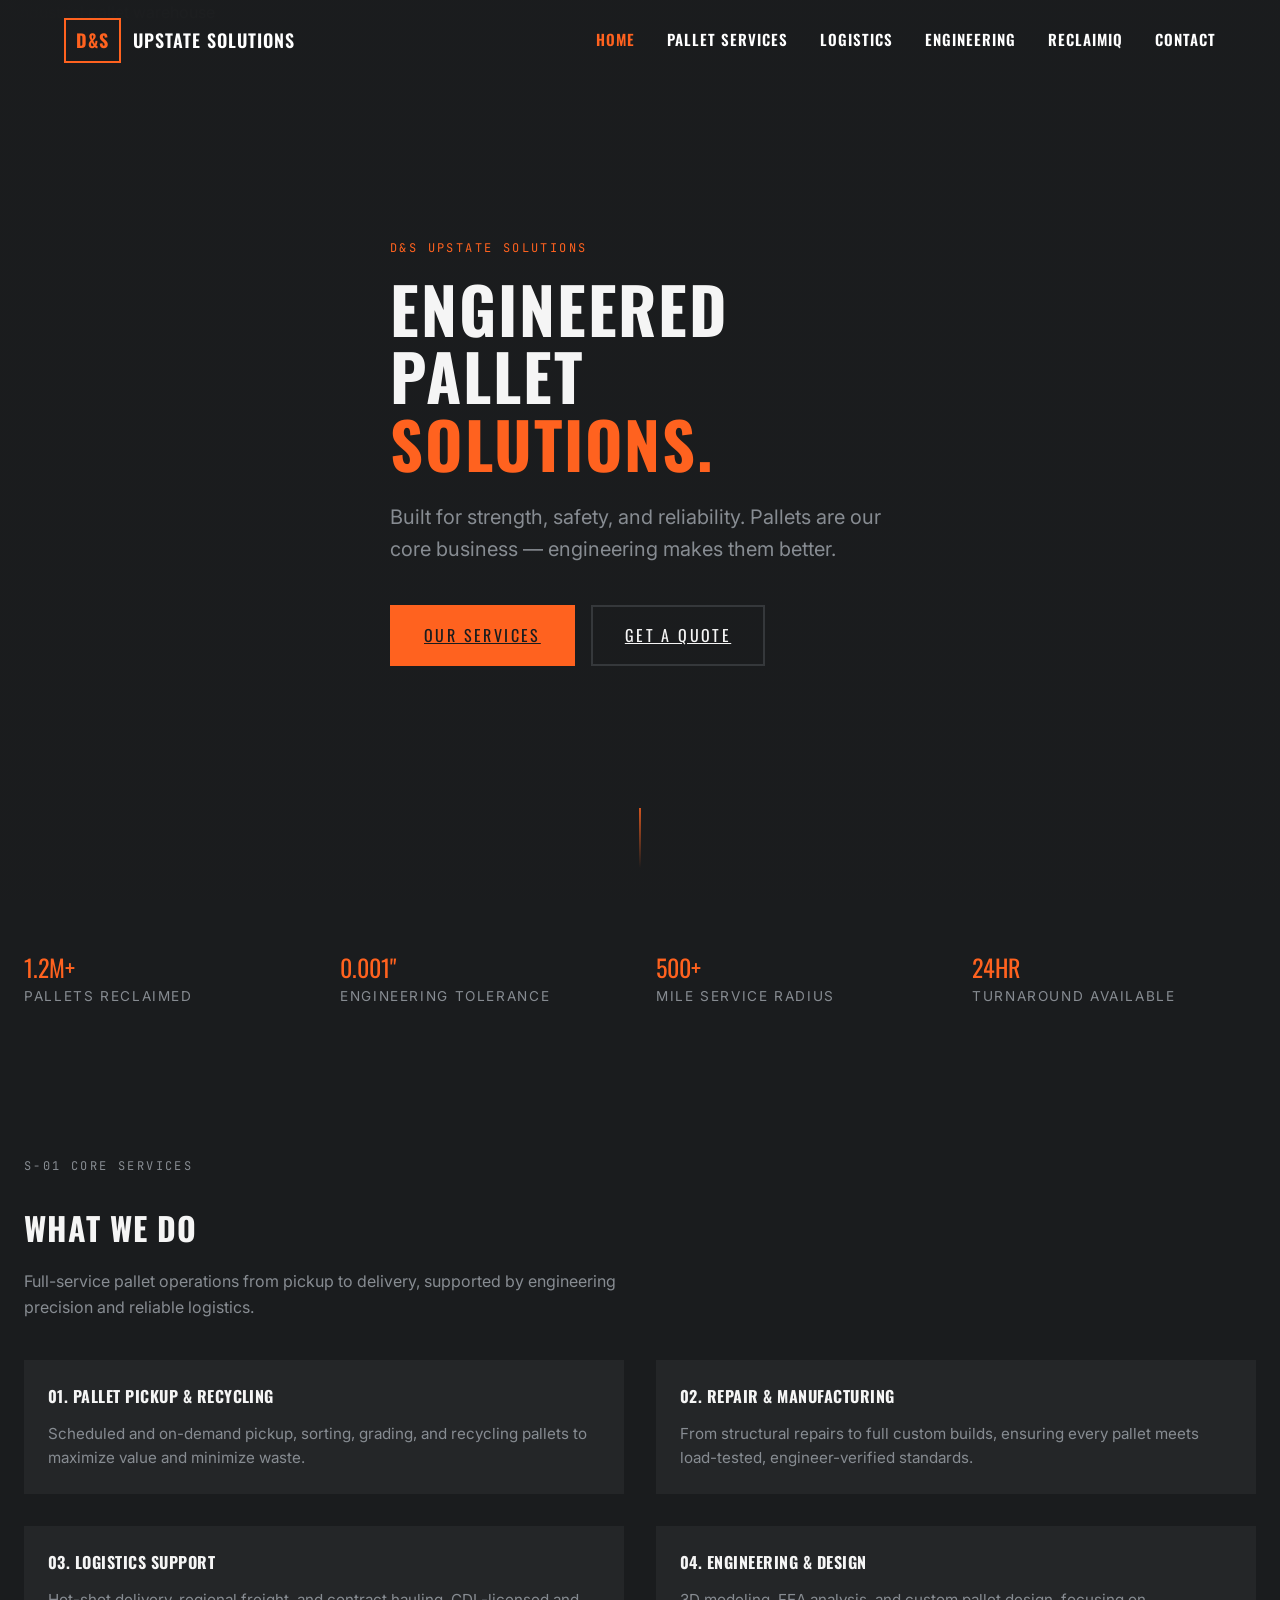
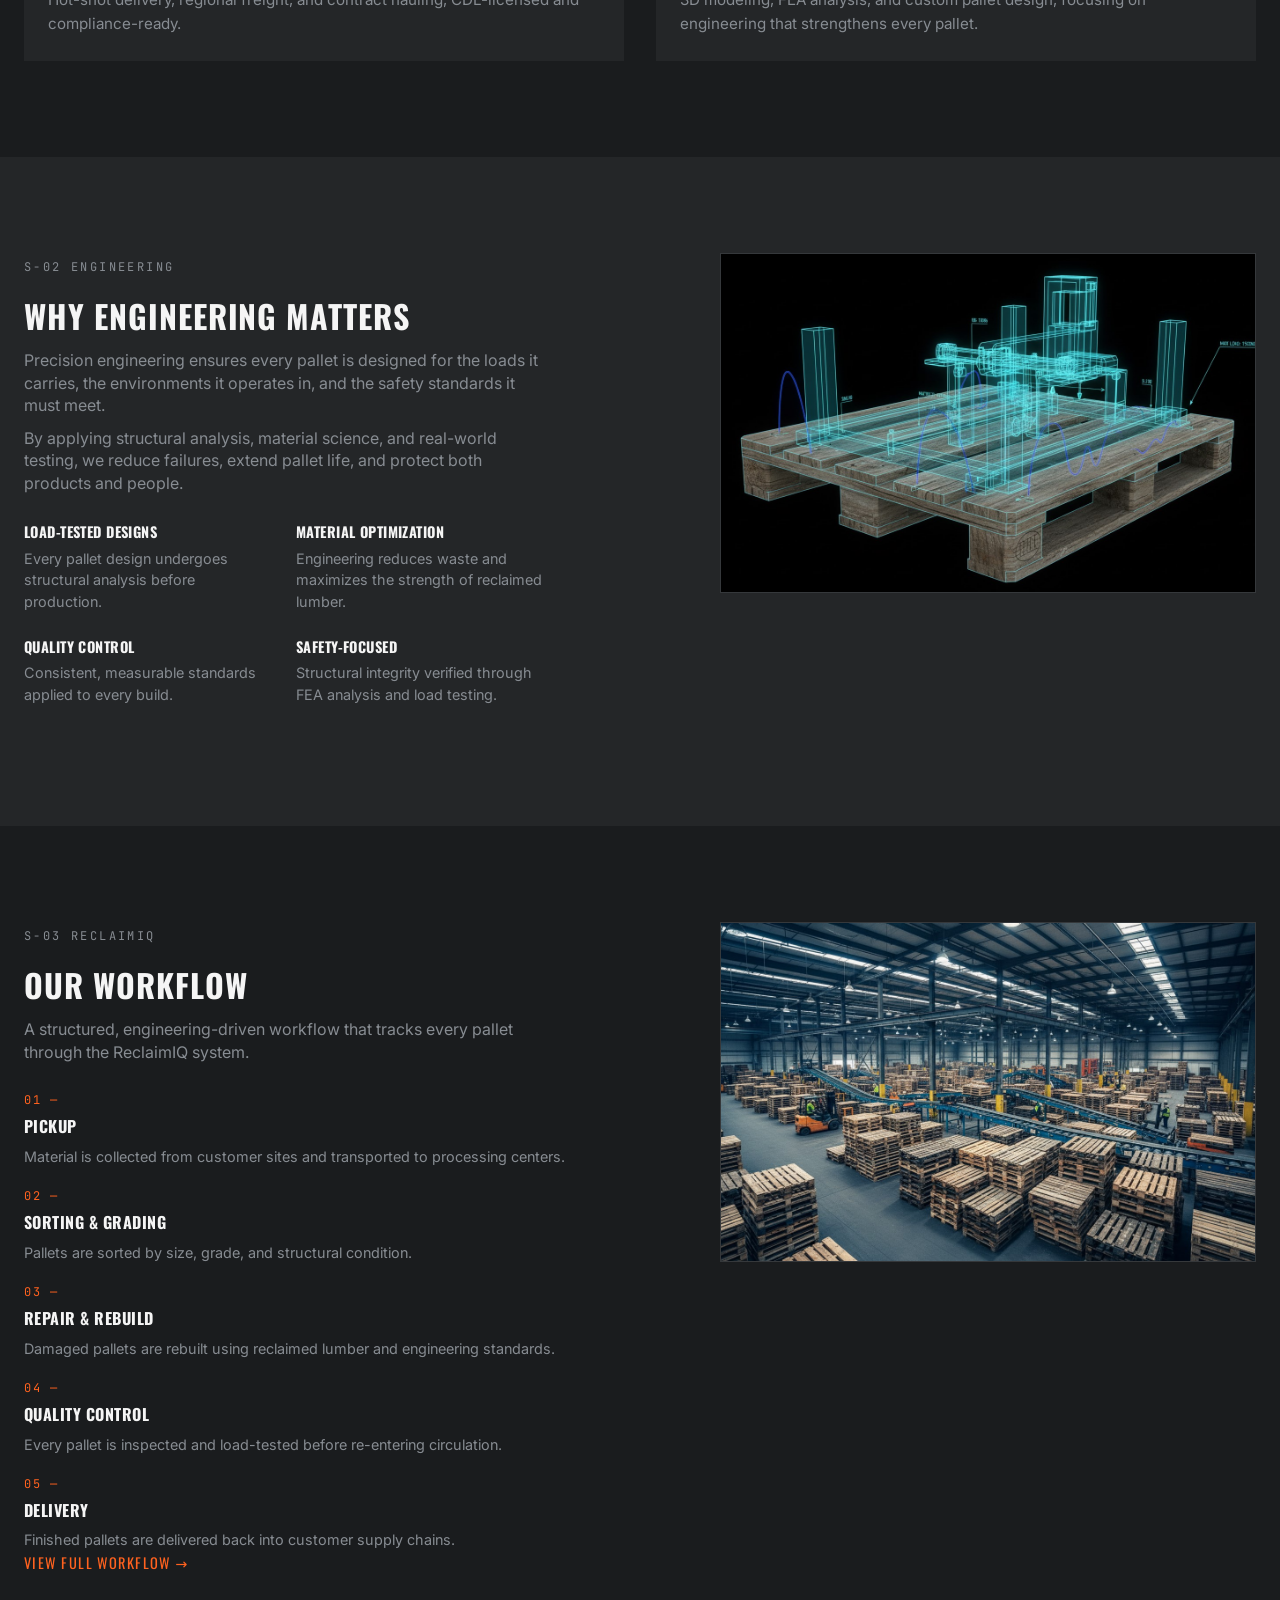
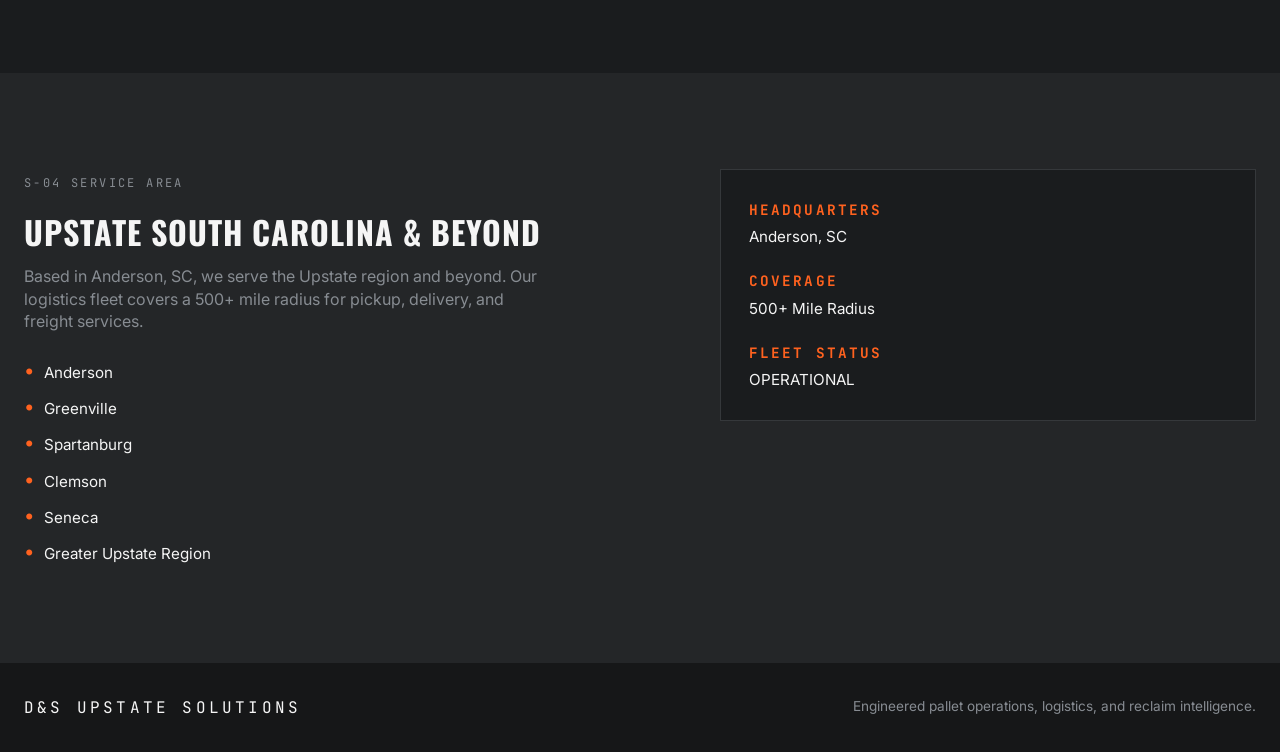
==== commit 707ed3a8: "update S-04" ====
--- a/index.html
+++ b/index.html
@@ -275,27 +275,49 @@
 <!-- ============================
      S-04 SERVICE AREA
      ============================ -->
-<section class="section section-alt">
+<section class="section service-area-section">
   <div class="container service-area-grid">
+
     <div class="service-area-text">
       <span class="section-label mono">S-04 SERVICE AREA</span>
+
       <div class="section-header">
-        <h2 class="section-title">WHERE WE OPERATE</h2>
+        <h2 class="section-title">UPSTATE SOUTH CAROLINA & BEYOND</h2>
         <p class="section-description">
-          D&S Upstate Solutions provides pallet, logistics, and engineering support across a 500+ mile service radius, covering key industrial and distribution hubs.
-        </p>
-        <p class="section-description">
-          Our network is built for fast response, consistent coverage, and reliable turnaround times, aligned with your production and shipping schedules.
-        </p>
-      </div>
-    </div>
-    <div class="service-area-media">
-      <div class="service-area-placeholder border">
-        SERVICE AREA MAP
-      </div>
-    </div>
-  </div>
-</section>
+          Based in Anderson, SC, we serve the Upstate region and beyond. Our logistics fleet covers a 500+ mile radius for pickup, delivery, and freight services.
+        </p>
+      </div>
+
+      <ul class="service-area-list">
+        <li>Anderson</li>
+        <li>Greenville</li>
+        <li>Spartanburg</li>
+        <li>Clemson</li>
+        <li>Seneca</li>
+        <li>Greater Upstate Region</li>
+      </ul>
+    </div>
+
+    <div class="service-area-box">
+      <div>
+        <h4>HEADQUARTERS</h4>
+        <p>Anderson, SC</p>
+      </div>
+
+      <div>
+        <h4>COVERAGE</h4>
+        <p>500+ Mile Radius</p>
+      </div>
+
+      <div>
+        <h4>FLEET STATUS</h4>
+        <p>OPERATIONAL</p>
+      </div>
+    </div>
+
+  </div>
+</section>
+
 
 <!-- ============================
      FOOTER
--- a/style.css
+++ b/style.css
@@ -462,20 +462,84 @@
    S-04 SERVICE AREA
    ----------------------------------------------------------- */
 
+.service-area-section {
+  background: hsl(var(--card));
+}
+
 .service-area-grid {
   display: grid;
-  grid-template-columns: minmax(0, 2fr) minmax(0, 1.5fr);
-  gap: 3rem;
-  align-items: center;
-}
-
-.service-area-placeholder {
-  height: 220px;
-  display: flex;
-  align-items: center;
-  justify-content: center;
-  color: hsl(var(--muted-foreground));
+  grid-template-columns: 1.1fr 0.9fr; /* Base44 55/45 split */
+  gap: 2.5rem;
+  align-items: flex-start;
+}
+
+.service-area-text .section-header {
+  max-width: 520px; /* Base44 narrow text column */
+  margin-top: 1rem;
+  margin-bottom: 1.5rem;
+  line-height: 1.4;
+}
+
+.service-area-text .section-description {
+  margin-top: 0.65rem; /* tighter Base44 spacing */
+}
+
+.service-area-list {
+  margin-top: 1.75rem;
+  display: grid;
+  gap: 0.75rem; /* Base44 tight list spacing */
+}
+
+.service-area-list li {
+  font-size: 0.95rem;
+  color: hsl(var(--foreground));
+  list-style: none;
+  position: relative;
+  padding-left: 1.25rem;
+}
+
+.service-area-list li::before {
+  content: "•";
+  position: absolute;
+  left: 0;
+  top: 0;
+  color: hsl(var(--primary));
+  font-size: 1.2rem;
+  line-height: 1;
+}
+
+.service-area-box {
+  background: hsl(var(--background));
+  border: 1px solid hsl(var(--border));
+  padding: 1.75rem;
+  border-radius: var(--radius);
+  display: grid;
+  gap: 1.25rem;
+}
+
+.service-area-box h4 {
+  font-size: 0.9rem;
   font-family: var(--font-mono);
+  letter-spacing: 0.15em;
+  color: hsl(var(--primary));
+  margin-bottom: 0.35rem;
+}
+
+.service-area-box p {
+  font-size: 0.95rem;
+  color: hsl(var(--foreground));
+  line-height: 1.5;
+}
+
+/* Responsive */
+@media (max-width: 900px) {
+  .service-area-grid {
+    grid-template-columns: minmax(0, 1fr);
+  }
+
+  .service-area-box {
+    margin-top: 1.5rem;
+  }
 }
 
 
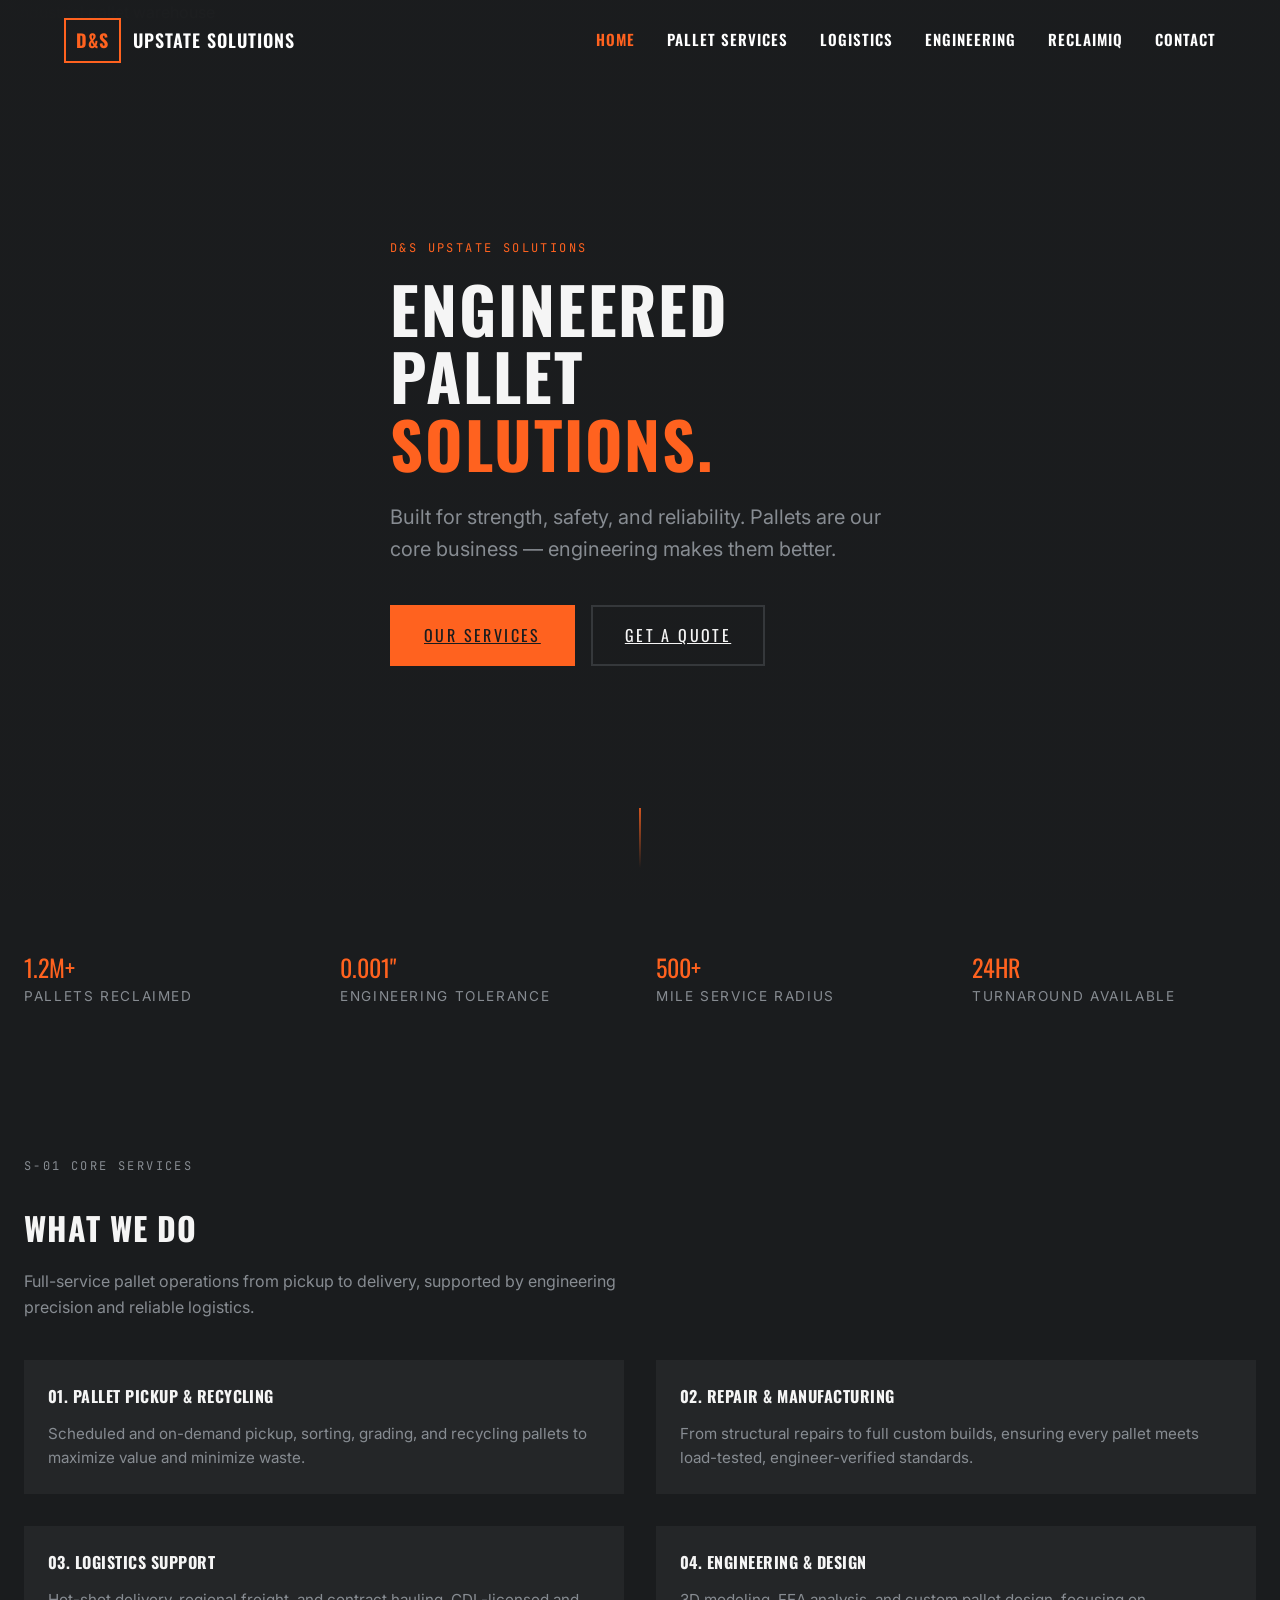
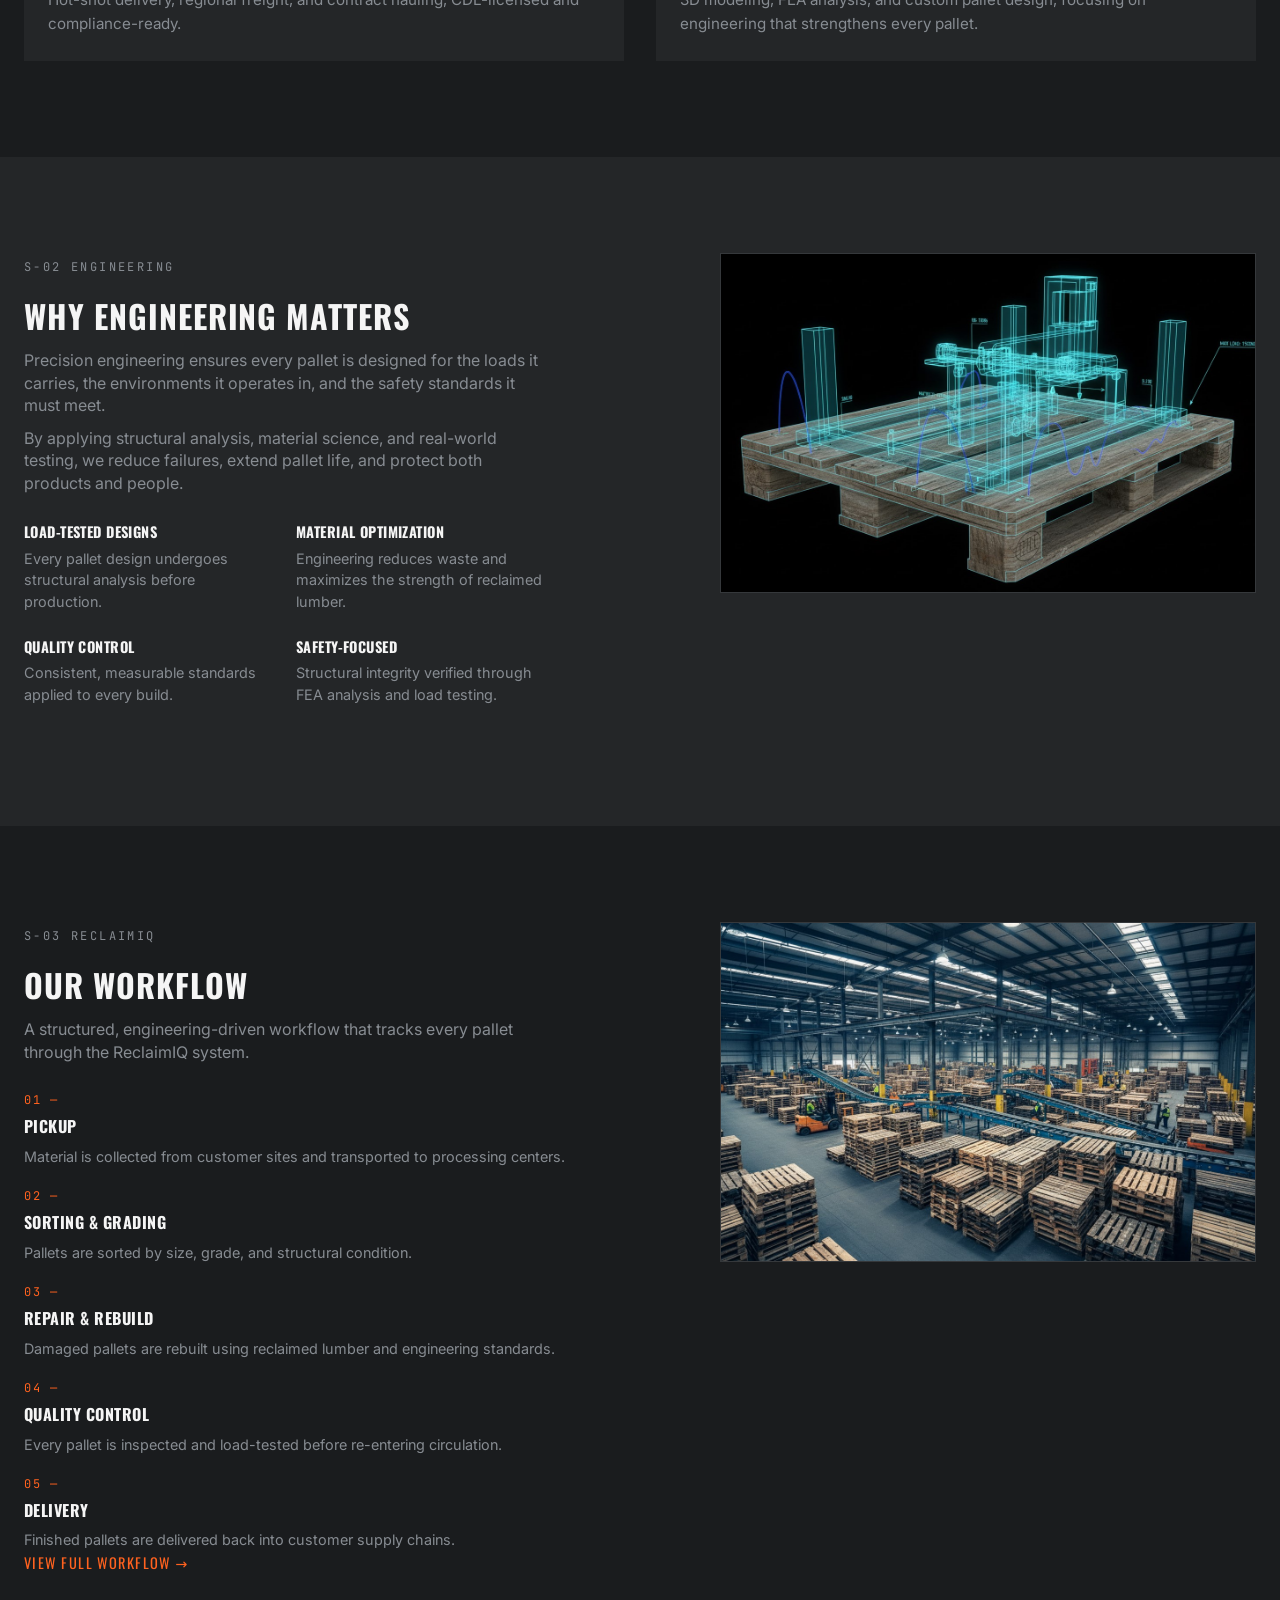
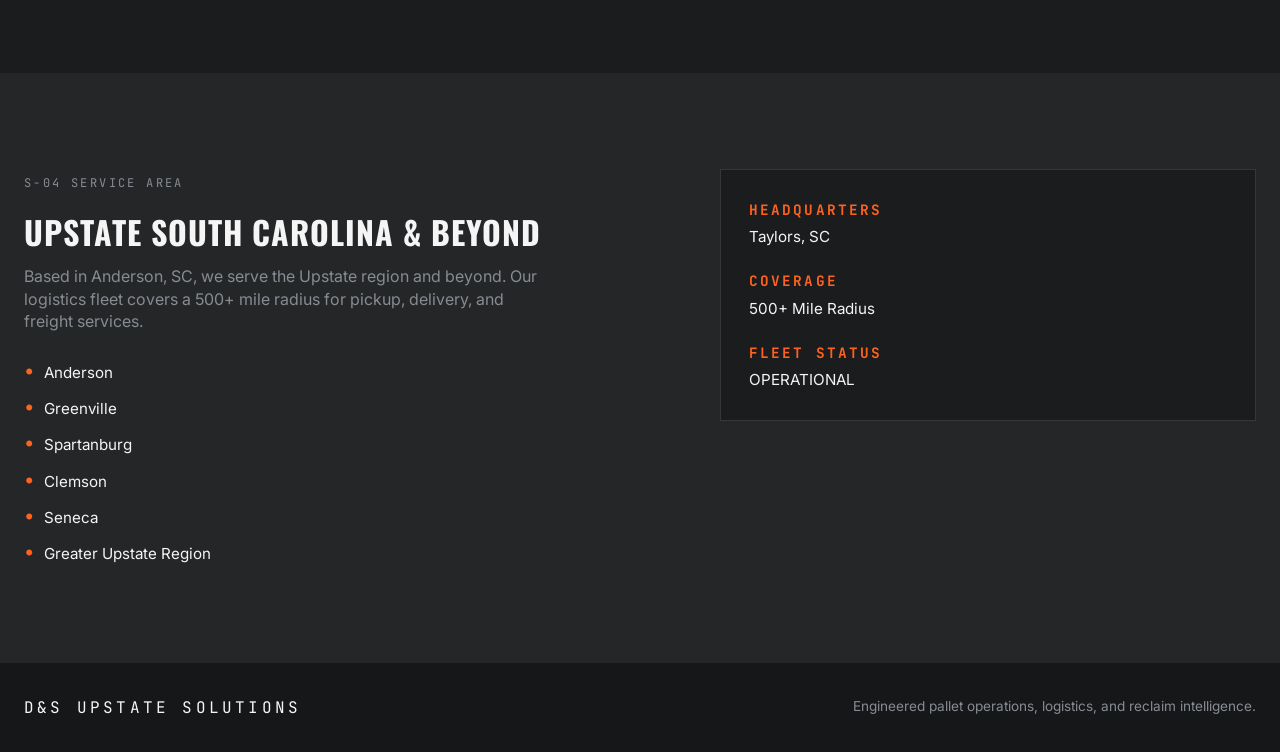
==== commit c9de0120: "Taylors" ====
--- a/index.html
+++ b/index.html
@@ -301,7 +301,7 @@
     <div class="service-area-box">
       <div>
         <h4>HEADQUARTERS</h4>
-        <p>Anderson, SC</p>
+        <p>Taylors, SC</p>
       </div>
 
       <div>
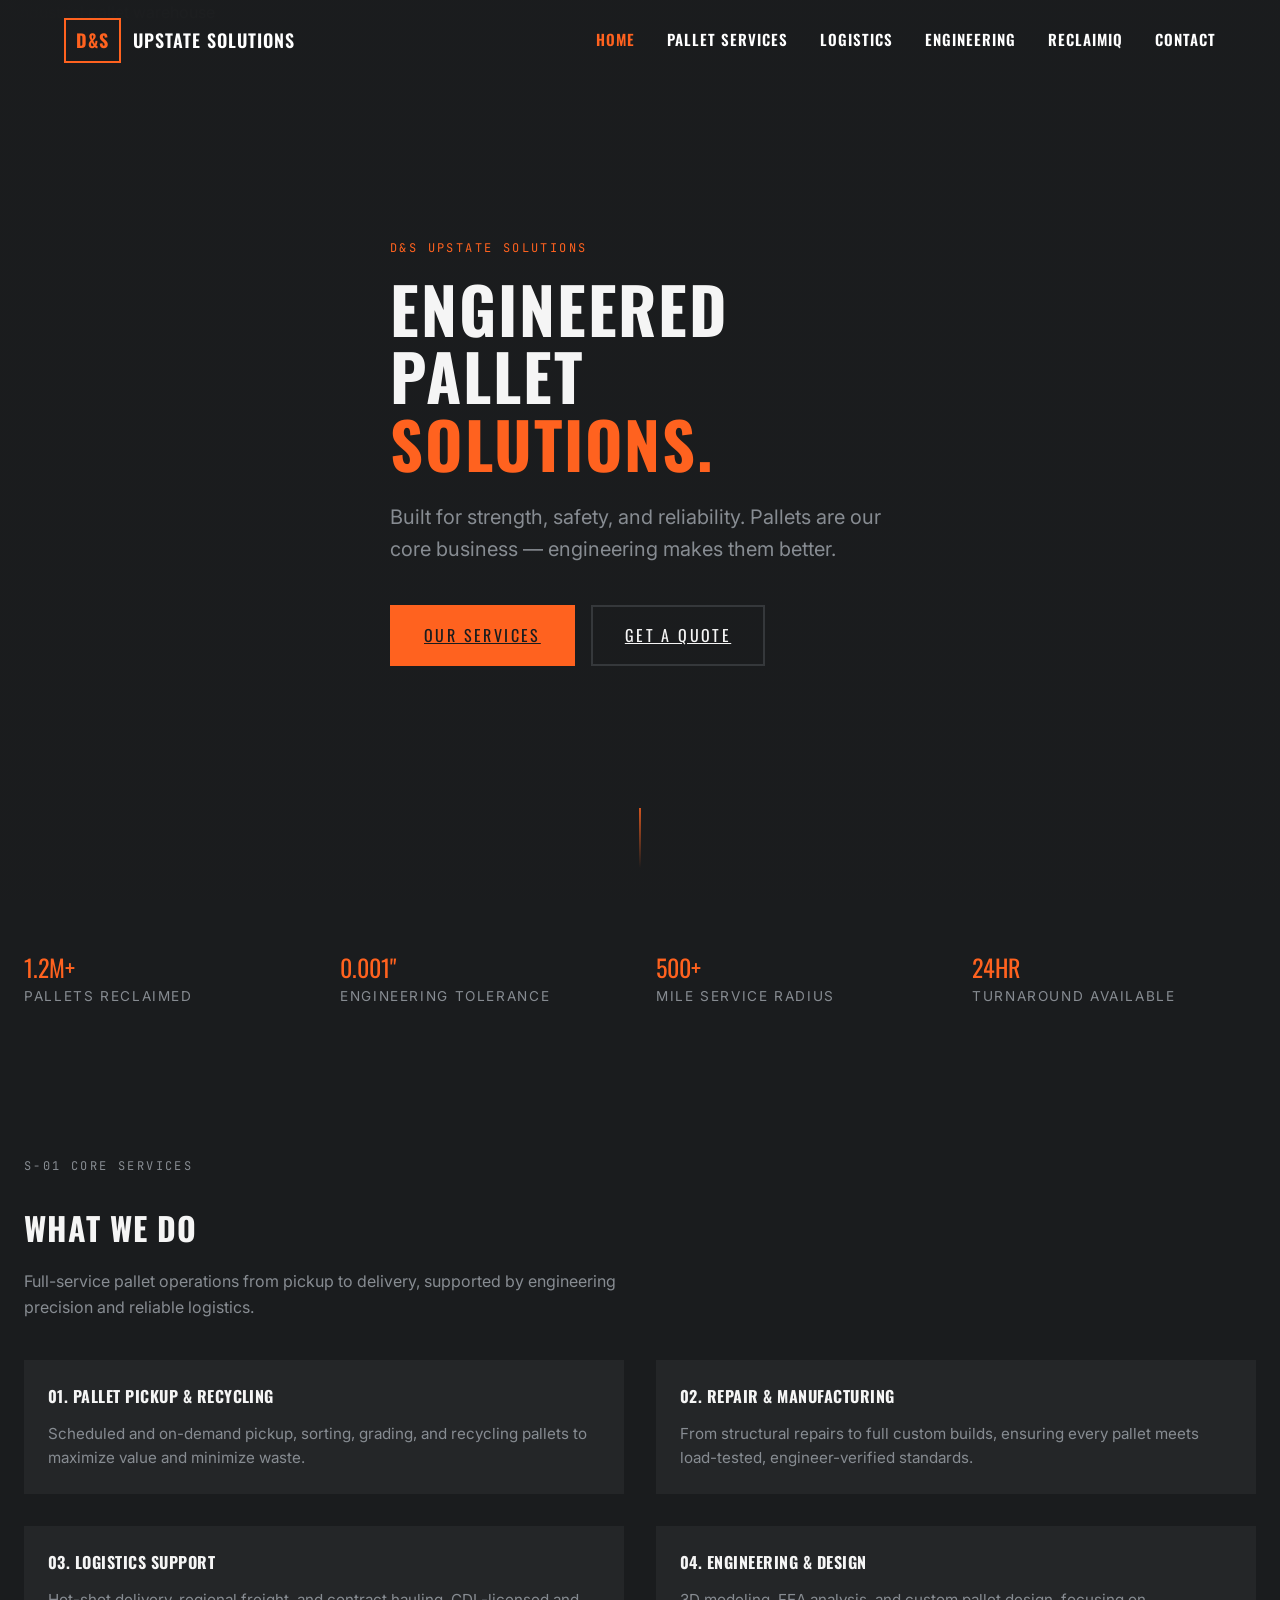
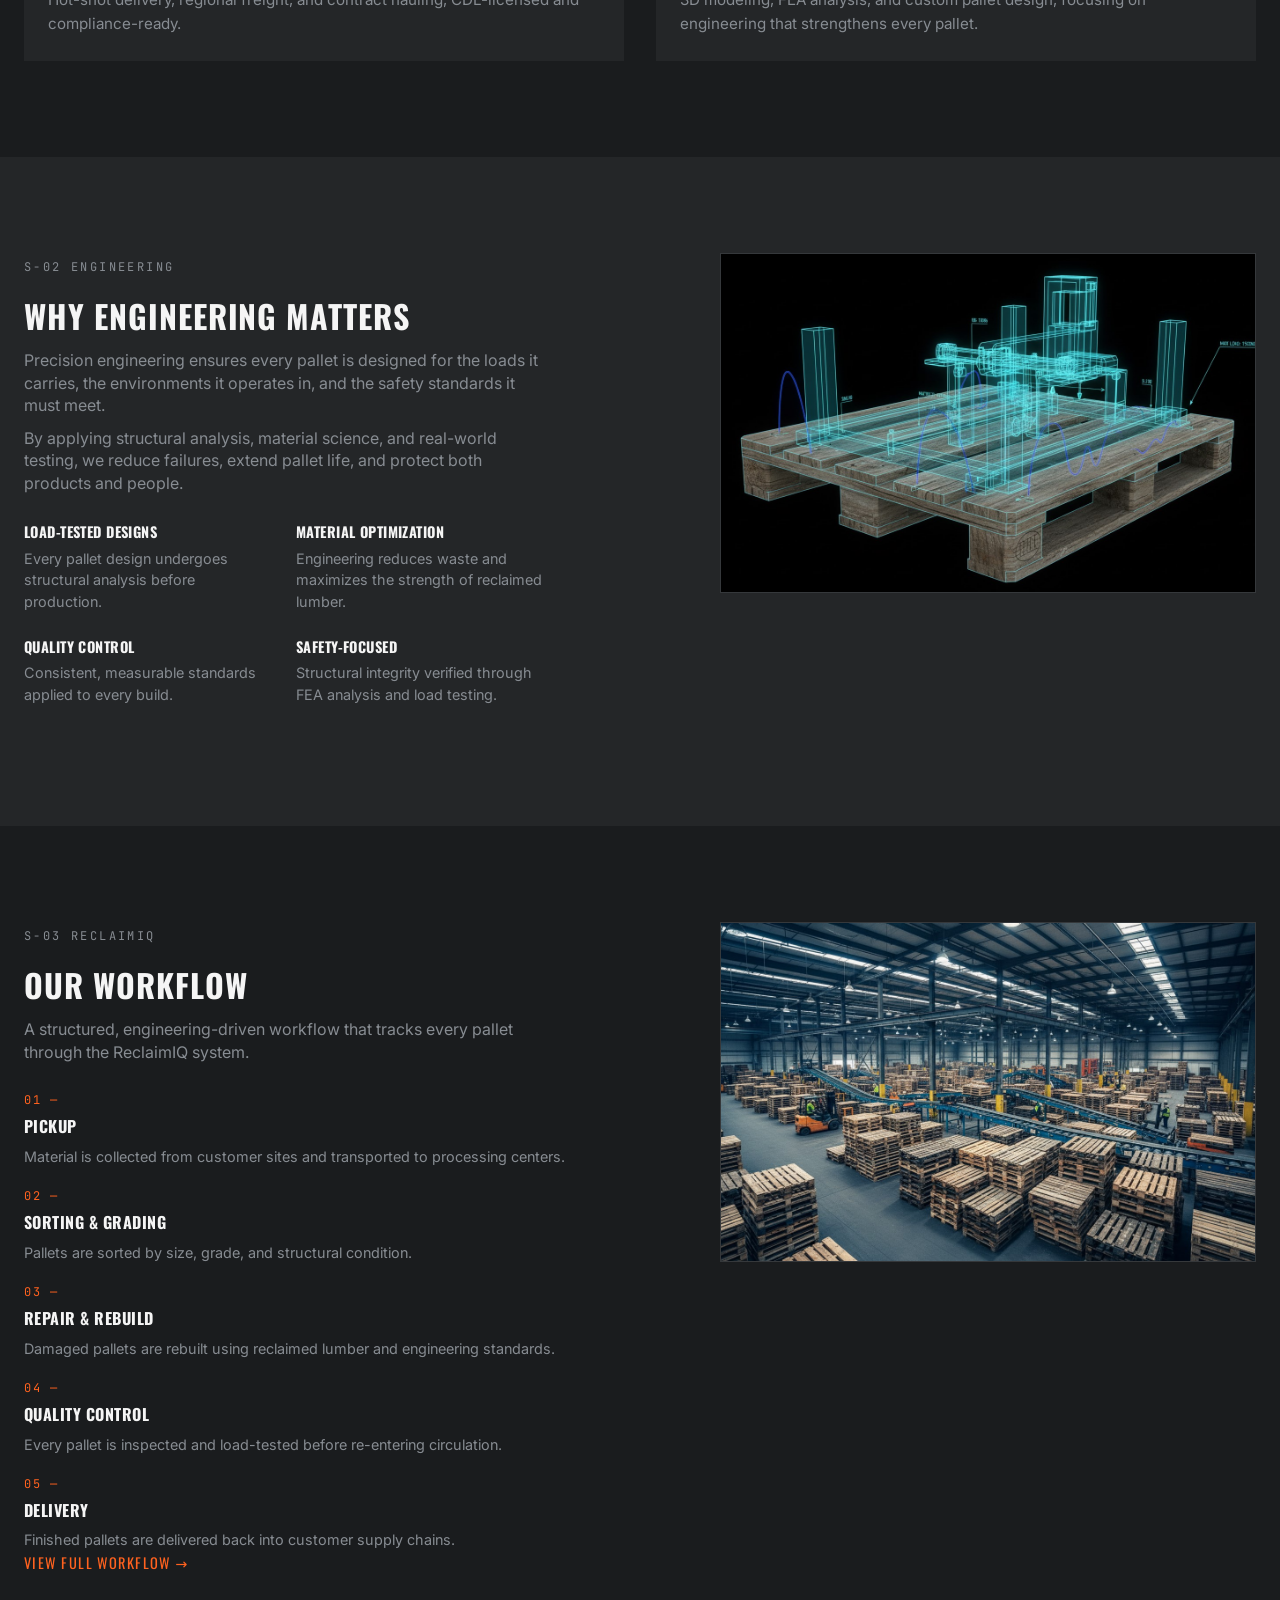
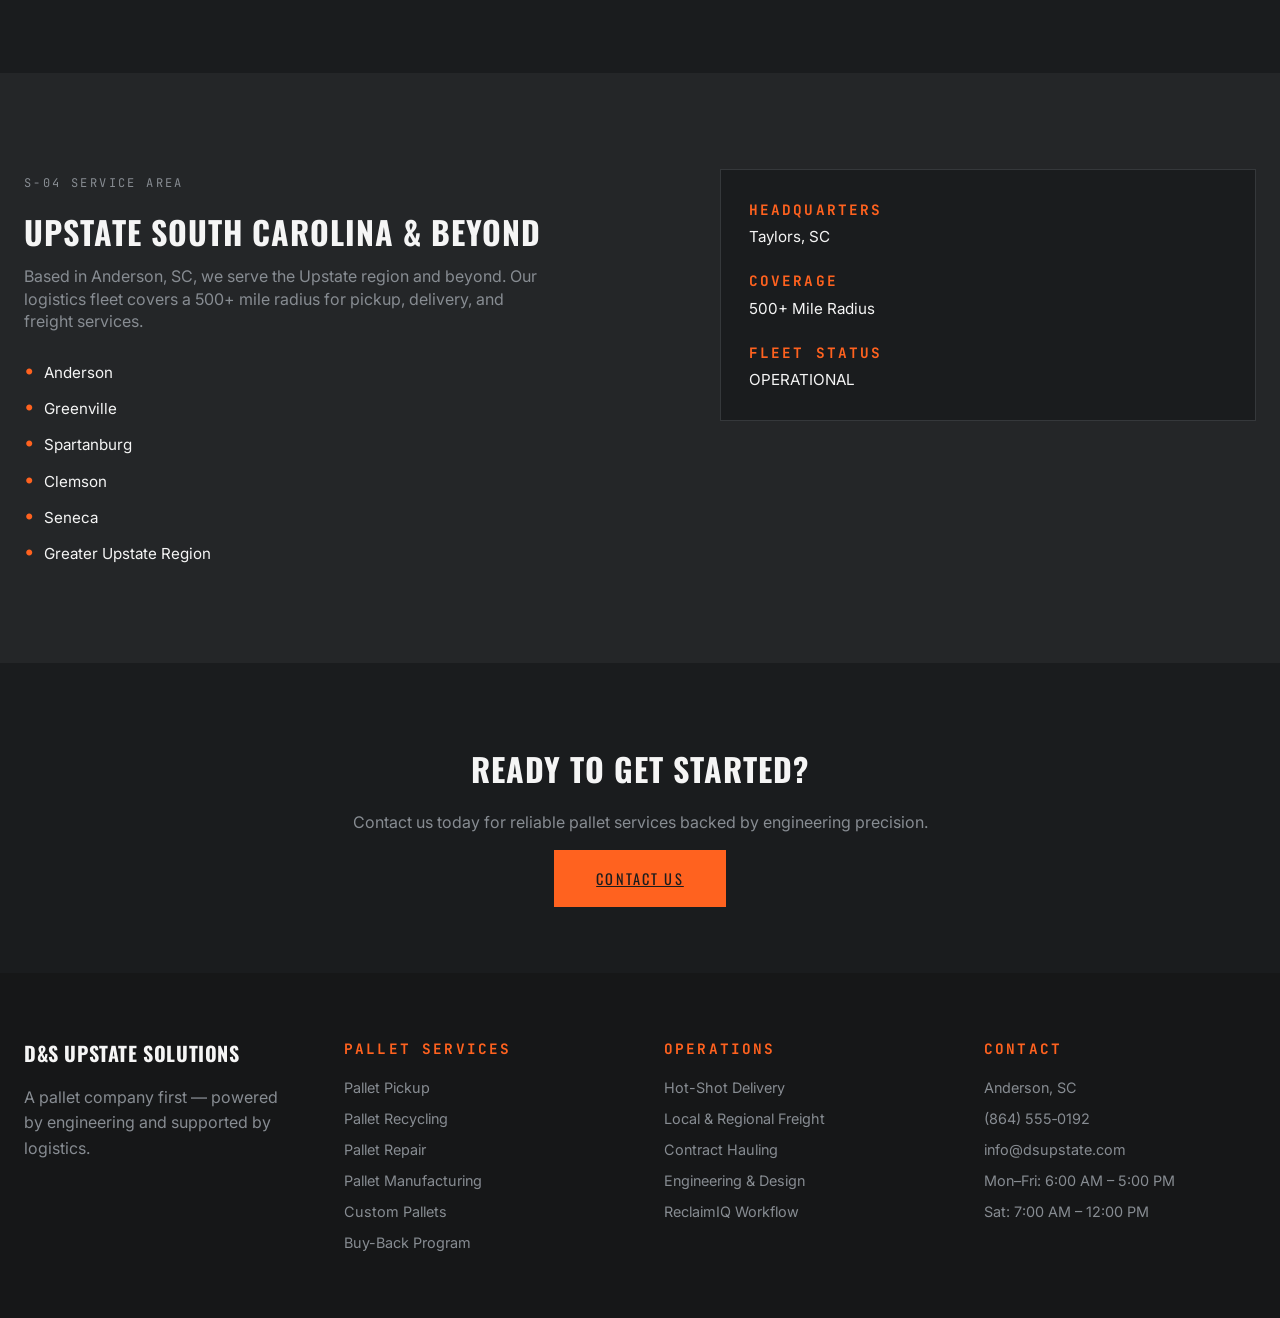
==== commit 2df09b86: "CTA_Footer" ====
--- a/index.html
+++ b/index.html
@@ -318,16 +318,74 @@
   </div>
 </section>
 
+<!-- ============================
+     CTA SECTION
+     ============================ -->
+<section class="section cta-section">
+  <div class="container cta-inner">
+
+    <div class="cta-text">
+      <h2 class="cta-title">READY TO GET STARTED?</h2>
+      <p class="cta-description">
+        Contact us today for reliable pallet services backed by engineering precision.
+      </p>
+      <a href="#contact" class="btn-primary cta-button">CONTACT US</a>
+    </div>
+
+  </div>
+</section>
+
 
 <!-- ============================
      FOOTER
      ============================ -->
 <footer class="footer">
-  <div class="container footer-inner">
-    <span class="mono footer-brand">D&S UPSTATE SOLUTIONS</span>
-    <span class="footer-text">Engineered pallet operations, logistics, and reclaim intelligence.</span>
+  <div class="container footer-grid">
+
+    <div class="footer-col">
+      <h3 class="footer-logo">D&S Upstate Solutions</h3>
+      <p class="footer-text">
+        A pallet company first — powered by engineering and supported by logistics.
+      </p>
+    </div>
+
+    <div class="footer-col">
+      <h4 class="footer-heading">Pallet Services</h4>
+      <ul class="footer-list">
+        <li>Pallet Pickup</li>
+        <li>Pallet Recycling</li>
+        <li>Pallet Repair</li>
+        <li>Pallet Manufacturing</li>
+        <li>Custom Pallets</li>
+        <li>Buy-Back Program</li>
+      </ul>
+    </div>
+
+    <div class="footer-col">
+      <h4 class="footer-heading">Operations</h4>
+      <ul class="footer-list">
+        <li>Hot-Shot Delivery</li>
+        <li>Local & Regional Freight</li>
+        <li>Contract Hauling</li>
+        <li>Engineering & Design</li>
+        <li>ReclaimIQ Workflow</li>
+      </ul>
+    </div>
+
+    <div class="footer-col">
+      <h4 class="footer-heading">Contact</h4>
+      <ul class="footer-list">
+        <li>Anderson, SC</li>
+        <li>(864) 555‑0192</li>
+        <li>info@dsupstate.com</li>
+        <li>Mon–Fri: 6:00 AM – 5:00 PM</li>
+        <li>Sat: 7:00 AM – 12:00 PM</li>
+      </ul>
+    </div>
+
   </div>
 </footer>
+
 
 <!-- ============================
      NAV SCROLL SCRIPT
--- a/style.css
+++ b/style.css
@@ -541,27 +541,85 @@
     margin-top: 1.5rem;
   }
 }
+/* -----------------------------------------------------------
+   CTA SECTION (BASE44 EXACT)
+   ----------------------------------------------------------- */
+
+.cta-section {
+  background: hsl(var(--background));
+  padding: 5rem 0;
+  text-align: center;
+}
+
+.cta-inner {
+  max-width: 700px;
+  margin: 0 auto;
+}
+
+.cta-title {
+  font-size: 2rem;
+  margin-bottom: 1rem;
+}
+
+.cta-description {
+  font-size: 1rem;
+  margin-bottom: 2rem;
+  color: hsl(var(--muted-foreground));
+}
+
+.cta-button {
+  padding: 1rem 2.5rem;
+  font-size: 0.9rem;
+  letter-spacing: 0.15em;
+}
 
 
 /* -----------------------------------------------------------
    FOOTER
    ----------------------------------------------------------- */
+/* -----------------------------------------------------------
+   FOOTER (BASE44 EXACT)
+   ----------------------------------------------------------- */
 
 .footer {
-  padding: 2rem 0;
   background: hsl(210, 6%, 9%);
-}
-
-.footer-inner {
-  display: flex;
-  justify-content: space-between;
-  align-items: center;
-  gap: 1rem;
-}
-
-.footer-text {
-  font-size: 0.85rem;
+  padding: 4rem 0;
+}
+
+.footer-grid {
+  display: grid;
+  grid-template-columns: repeat(4, minmax(0, 1fr));
+  gap: 3rem;
+}
+
+.footer-logo {
+  font-size: 1.25rem;
+  margin-bottom: 1rem;
+}
+
+.footer-heading {
+  font-size: 0.9rem;
+  font-family: var(--font-mono);
+  letter-spacing: 0.15em;
+  margin-bottom: 1rem;
+  color: hsl(var(--primary));
+}
+
+.footer-list {
+  list-style: none;
+  display: grid;
+  gap: 0.5rem;
+}
+
+.footer-list li {
+  font-size: 0.9rem;
   color: hsl(var(--muted-foreground));
+}
+
+@media (max-width: 900px) {
+  .footer-grid {
+    grid-template-columns: minmax(0, 1fr);
+  }
 }
 
 
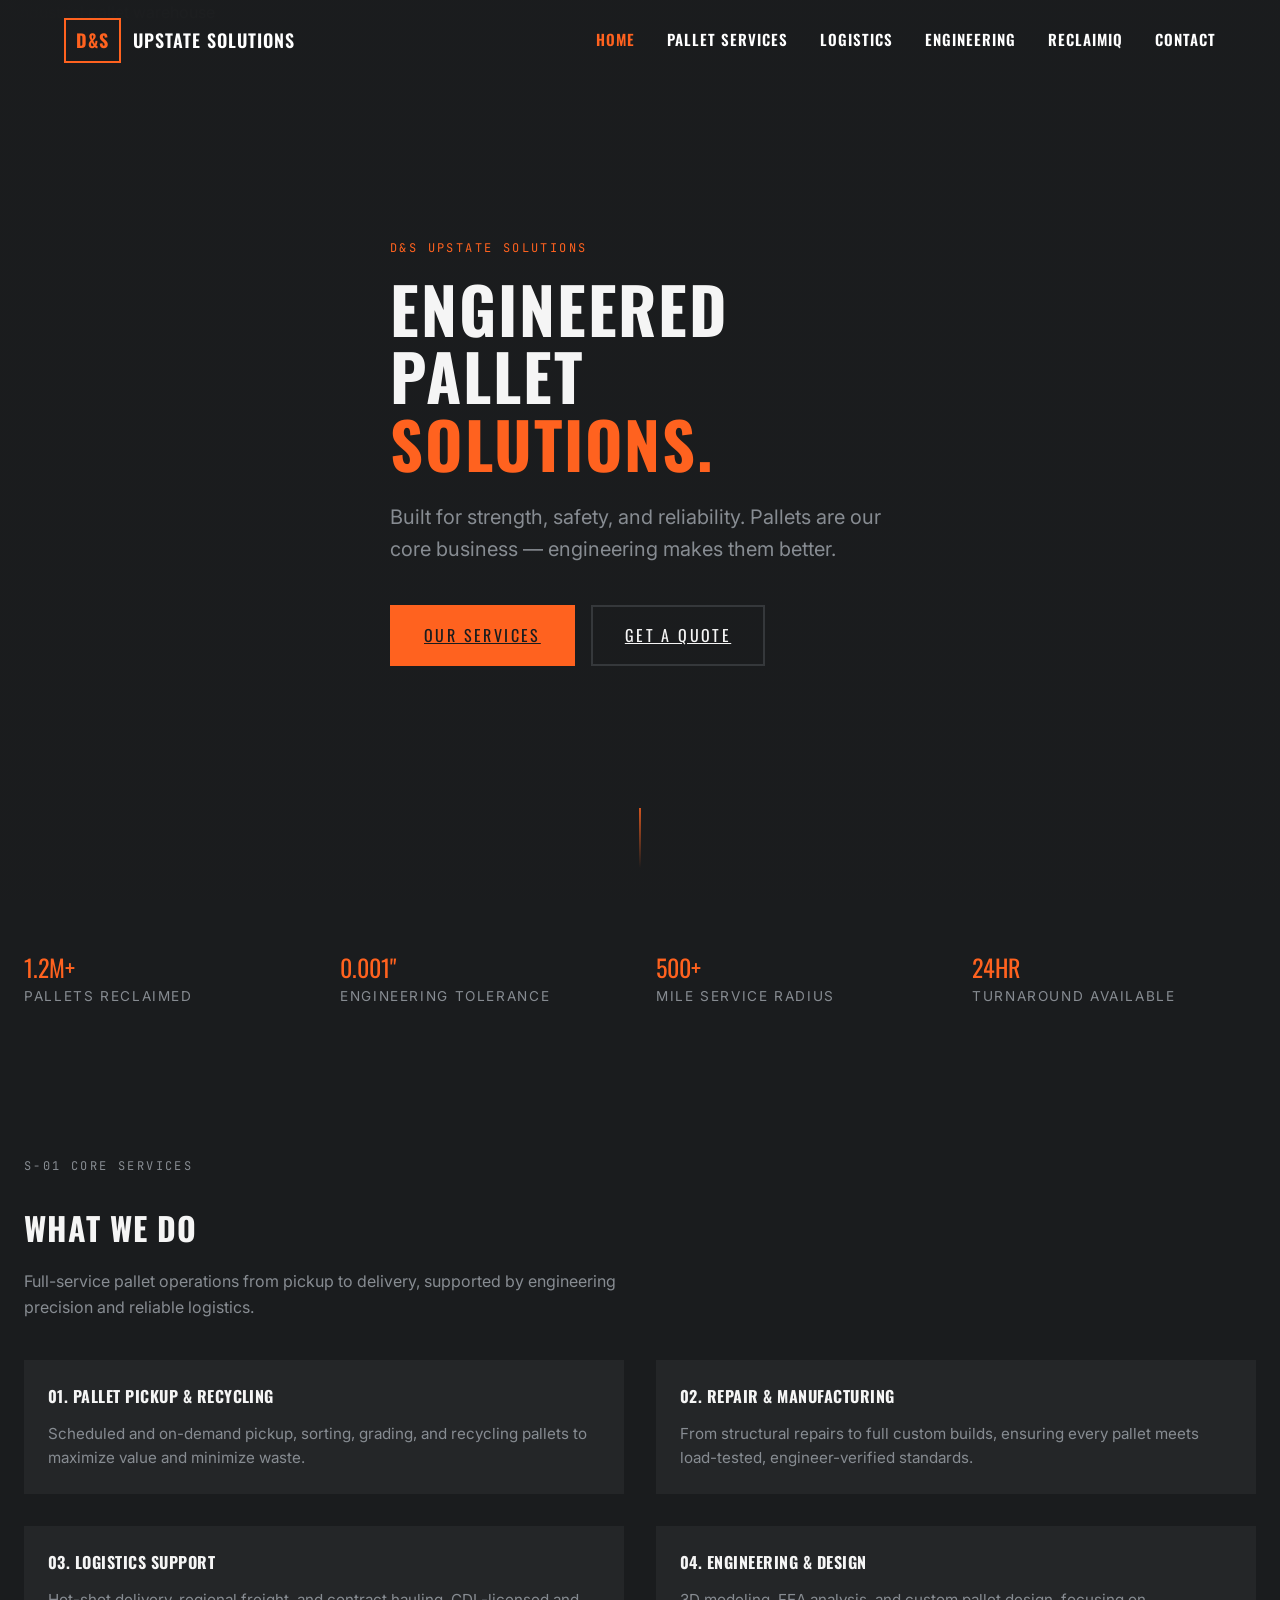
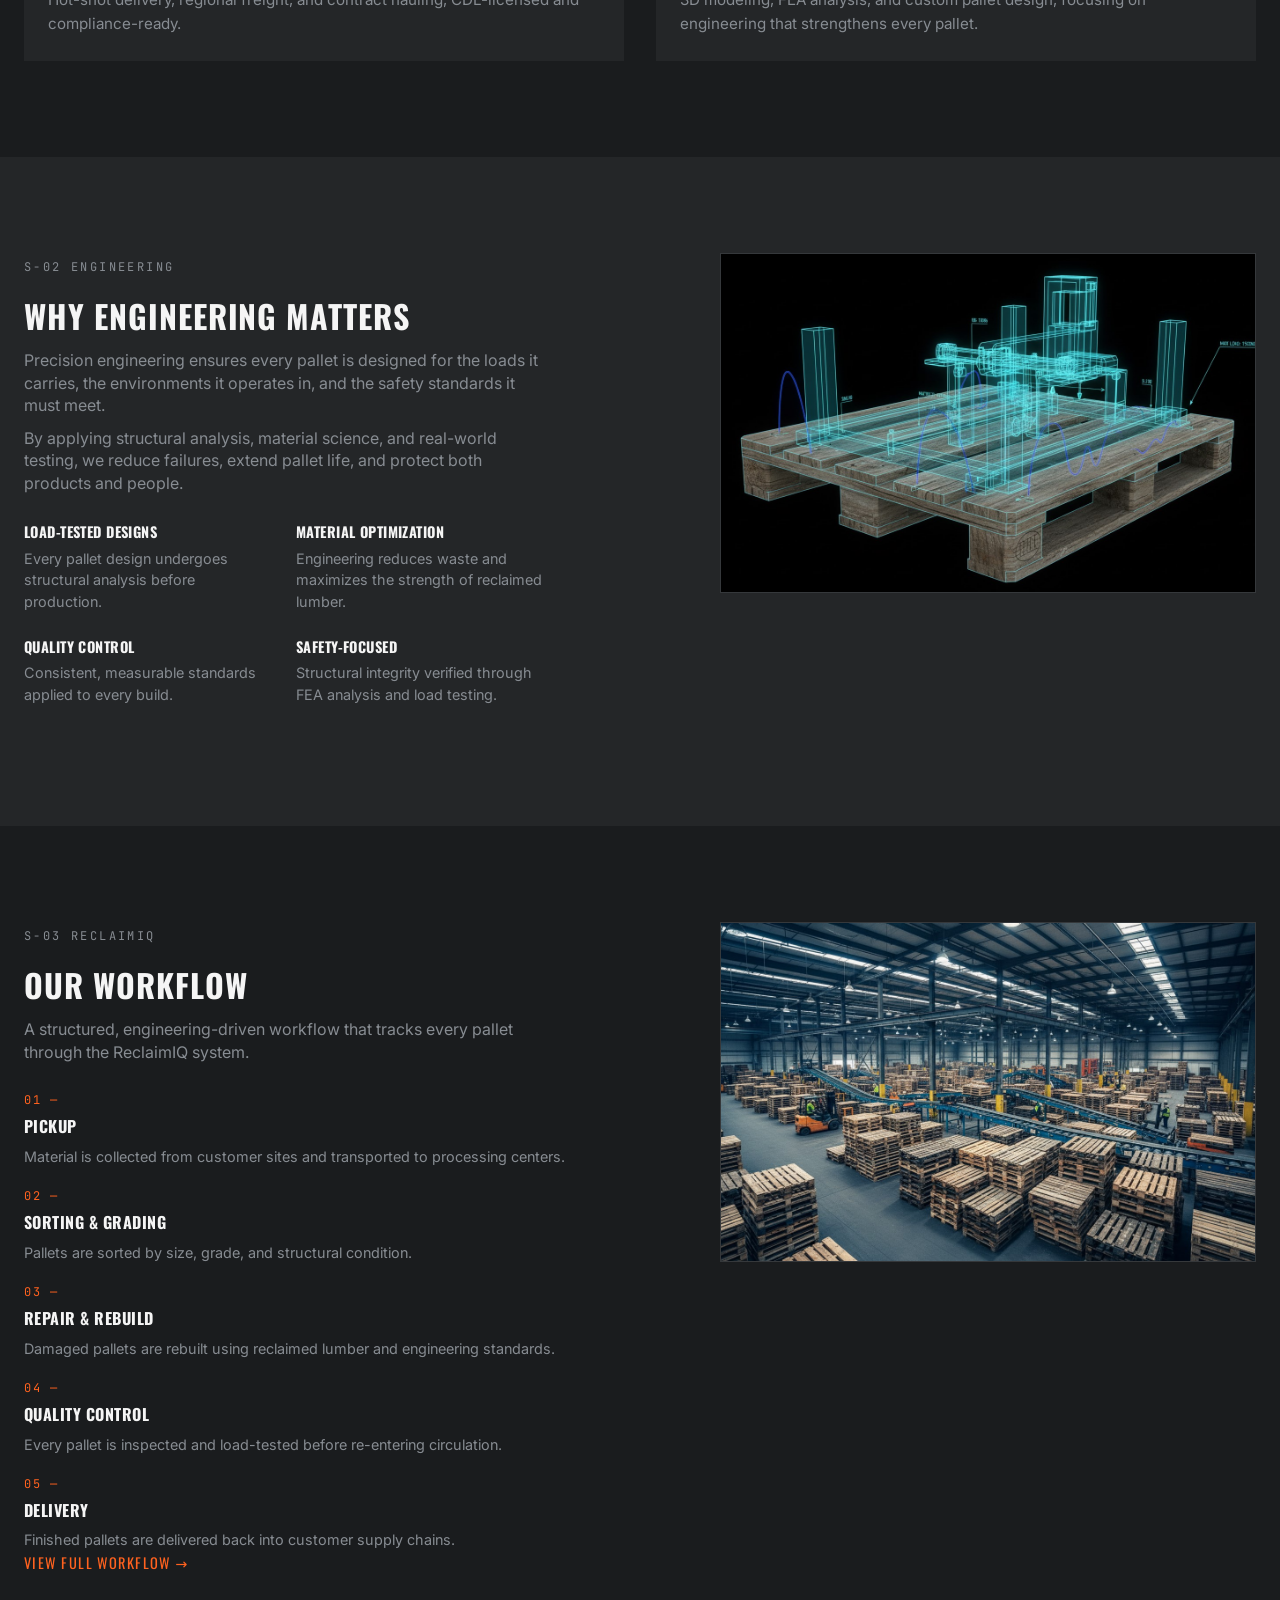
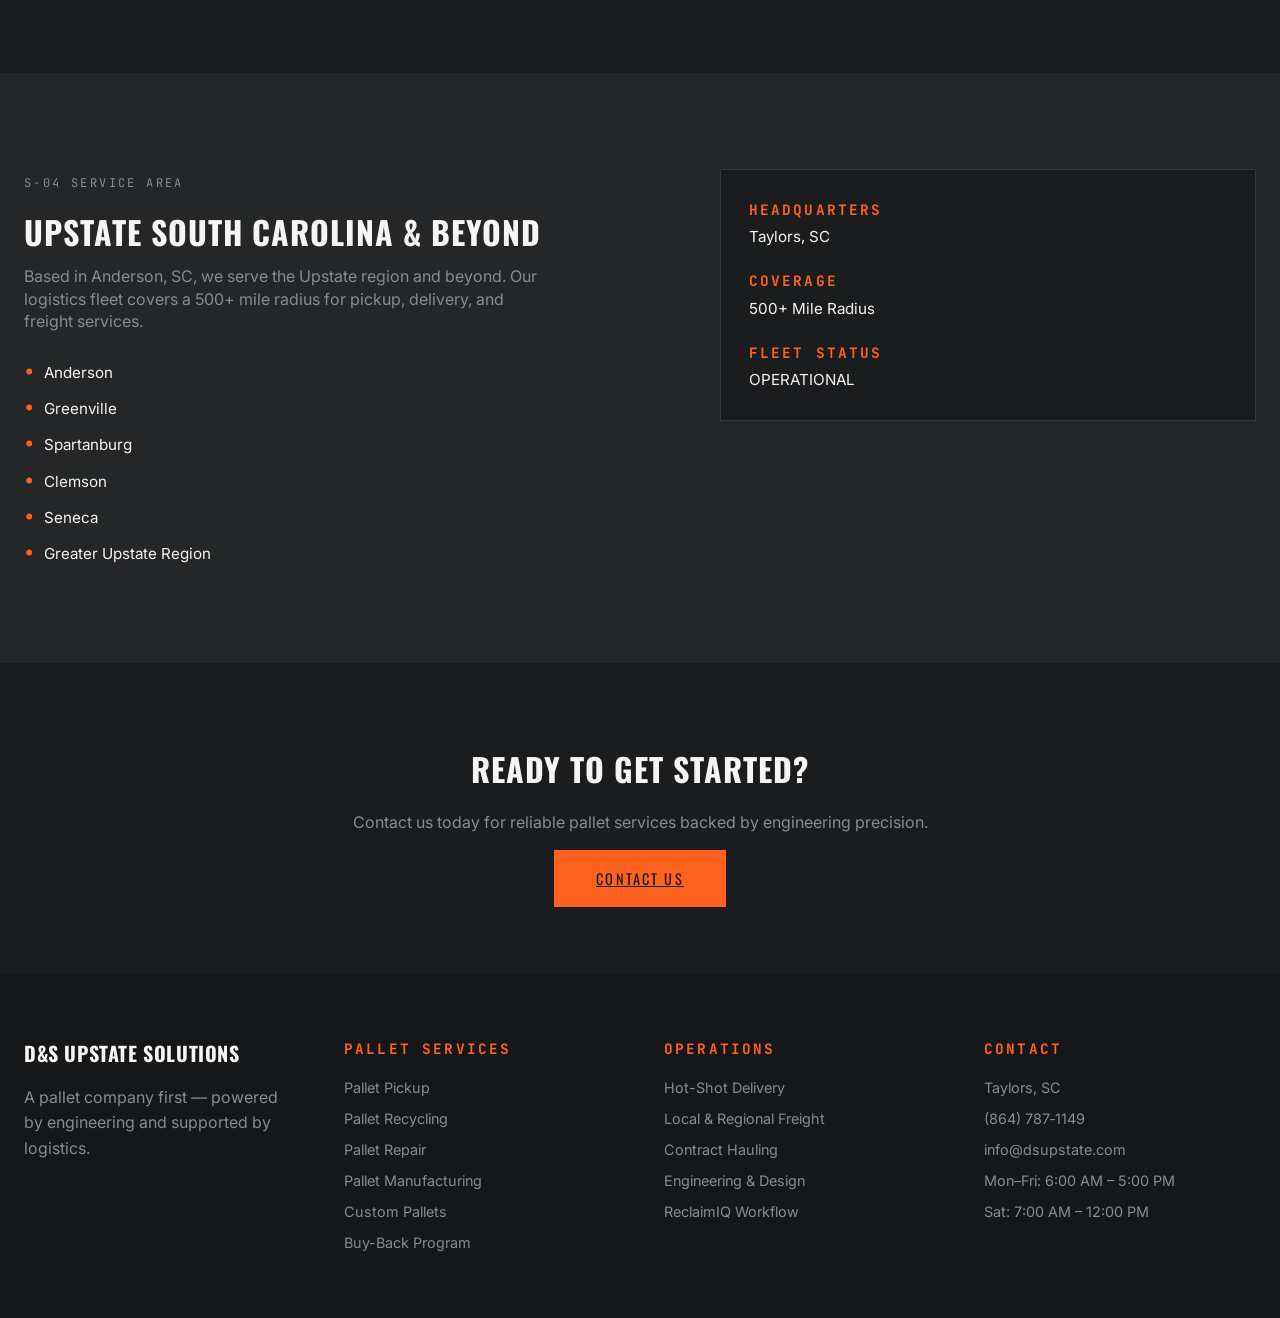
==== commit 312a72ae: "taylors phone" ====
--- a/index.html
+++ b/index.html
@@ -375,8 +375,8 @@
     <div class="footer-col">
       <h4 class="footer-heading">Contact</h4>
       <ul class="footer-list">
-        <li>Anderson, SC</li>
-        <li>(864) 555‑0192</li>
+        <li>Taylors, SC</li>
+        <li>(864) 787‑1149</li>
         <li>info@dsupstate.com</li>
         <li>Mon–Fri: 6:00 AM – 5:00 PM</li>
         <li>Sat: 7:00 AM – 12:00 PM</li>
